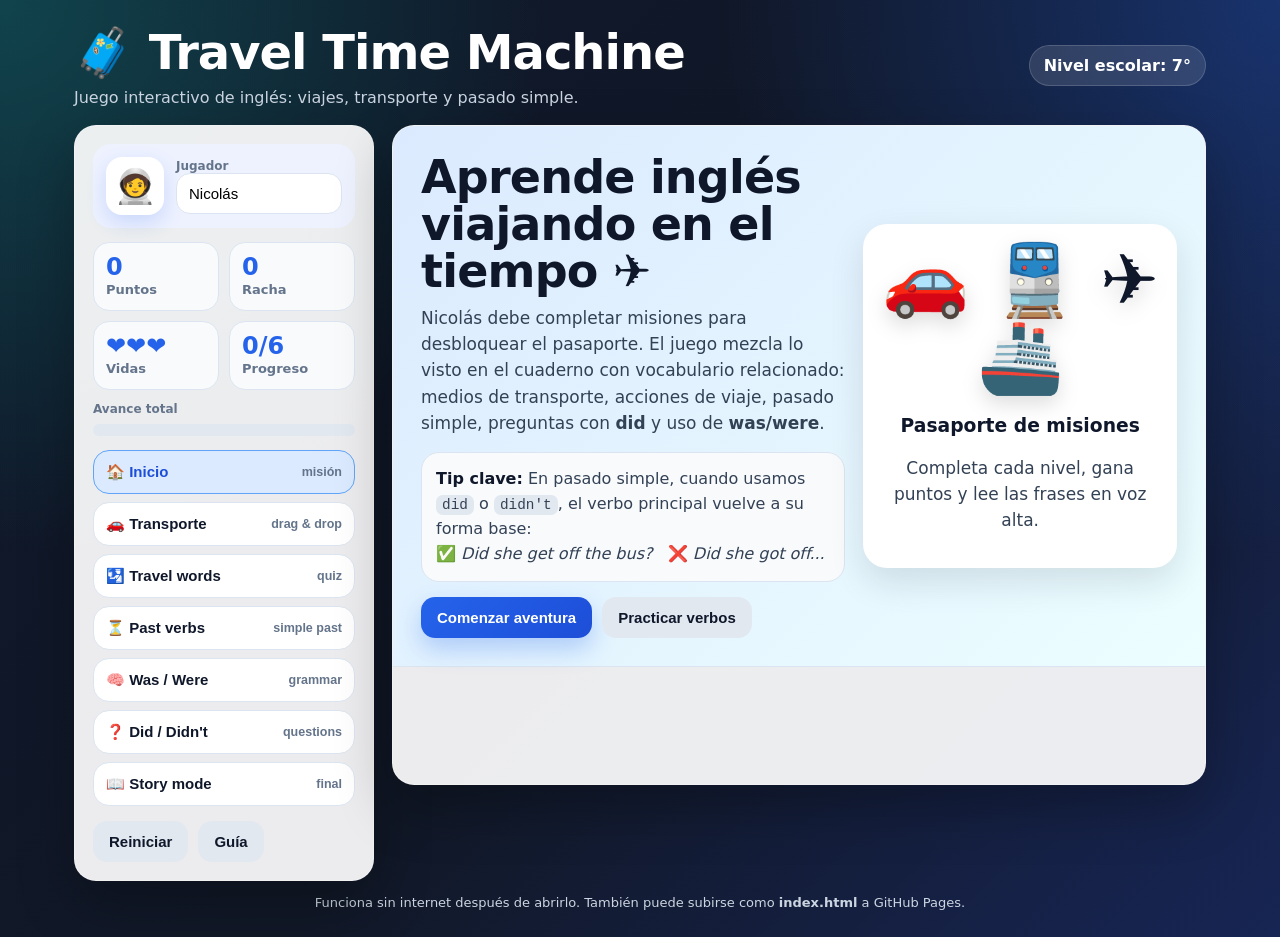
==== games/travel-time-machine-1/index.html @ e9cb0799 "Add files via upload" ====
<!DOCTYPE html>
<html lang="es">
<head>
  <meta charset="UTF-8" />
  <meta name="viewport" content="width=device-width, initial-scale=1.0" />
  <title>Travel Time Machine - English Game</title>
  <style>
    :root{
      --bg:#0f172a;
      --panel:#111827;
      --card:#ffffff;
      --ink:#0f172a;
      --muted:#64748b;
      --brand:#2563eb;
      --brand2:#14b8a6;
      --good:#16a34a;
      --bad:#dc2626;
      --warn:#f59e0b;
      --soft:#eef2ff;
      --soft2:#ecfeff;
      --line:#dbe4f0;
      --shadow: 0 22px 55px rgba(0,0,0,.28);
      --radius:22px;
    }
    *{box-sizing:border-box}
    body{
      margin:0;
      font-family: system-ui, -apple-system, BlinkMacSystemFont, "Segoe UI", sans-serif;
      background:
        radial-gradient(circle at top left, rgba(20,184,166,.28), transparent 35%),
        radial-gradient(circle at top right, rgba(37,99,235,.35), transparent 35%),
        linear-gradient(135deg,#0f172a,#111827 55%,#172554);
      color:white;
      min-height:100vh;
    }
    .app{max-width:1180px;margin:0 auto;padding:24px;}
    header{
      display:flex;align-items:center;justify-content:space-between;gap:16px;margin-bottom:18px;
    }
    .title h1{margin:0;font-size:clamp(28px,5vw,48px);letter-spacing:-1px;}
    .title p{margin:7px 0 0;color:#cbd5e1;font-size:16px;}
    .badge{
      background:rgba(255,255,255,.12);border:1px solid rgba(255,255,255,.16);
      padding:10px 14px;border-radius:999px;font-weight:800;white-space:nowrap;
    }
    .grid{display:grid;grid-template-columns: 300px 1fr;gap:18px;align-items:start;}
    @media(max-width:900px){.grid{grid-template-columns:1fr}.side{order:2}.main{order:1}header{align-items:flex-start;flex-direction:column}}
    .panel{
      background:rgba(255,255,255,.92);color:var(--ink);border-radius:var(--radius);box-shadow:var(--shadow);overflow:hidden;
      border:1px solid rgba(255,255,255,.25);
    }
    .side{padding:18px;position:sticky;top:16px;}
    @media(max-width:900px){.side{position:static}}
    .studentBox{display:flex;gap:12px;align-items:center;background:var(--soft);border-radius:18px;padding:13px;margin-bottom:14px;}
    .avatar{font-size:34px;background:white;border-radius:16px;width:58px;height:58px;display:grid;place-items:center;box-shadow:0 8px 20px rgba(37,99,235,.18)}
    input[type="text"]{width:100%;border:1px solid var(--line);border-radius:14px;padding:11px 12px;font-size:15px;outline:none;}
    input[type="text"]:focus{border-color:var(--brand);box-shadow:0 0 0 4px rgba(37,99,235,.12)}
    .stats{display:grid;grid-template-columns:1fr 1fr;gap:10px;margin:12px 0;}
    .stat{background:#f8fafc;border:1px solid var(--line);border-radius:16px;padding:12px;}
    .stat strong{display:block;font-size:24px;line-height:1;color:var(--brand)}
    .stat span{color:var(--muted);font-size:13px;font-weight:700}
    .progressOuter{height:12px;background:#e2e8f0;border-radius:999px;overflow:hidden;margin:8px 0 14px;}
    .progressInner{height:100%;width:0;background:linear-gradient(90deg,var(--brand),var(--brand2));transition:.35s ease;border-radius:999px;}
    .levelBtn{
      width:100%;text-align:left;border:1px solid var(--line);background:white;color:var(--ink);border-radius:16px;padding:12px;margin:8px 0;cursor:pointer;font-weight:800;display:flex;justify-content:space-between;gap:8px;align-items:center;
      transition:.2s ease;
    }
    .levelBtn:hover{transform:translateY(-1px);box-shadow:0 10px 22px rgba(15,23,42,.1)}
    .levelBtn.active{background:#dbeafe;border-color:#60a5fa;color:#1d4ed8;}
    .levelBtn small{color:var(--muted);font-weight:700}
    .main{padding:0;min-height:660px;position:relative;}
    .screen{padding:26px;}
    .hero{
      display:grid;grid-template-columns:1.15fr .85fr;gap:18px;align-items:center;
      background:linear-gradient(135deg,#dbeafe,#ecfeff);border-bottom:1px solid var(--line);
      padding:28px;
    }
    @media(max-width:800px){.hero{grid-template-columns:1fr}}
    .hero h2{font-size:clamp(28px,4vw,46px);line-height:1.02;margin:0 0 10px;letter-spacing:-.8px;}
    .hero p{font-size:17px;color:#334155;line-height:1.55;margin:0 0 16px;}
    .heroArt{background:white;border-radius:24px;padding:18px;box-shadow:0 14px 35px rgba(15,23,42,.12);min-height:230px;display:grid;place-items:center;text-align:center;}
    .bigEmoji{font-size:70px;line-height:1.1;filter:drop-shadow(0 8px 10px rgba(0,0,0,.13))}
    .btnRow{display:flex;flex-wrap:wrap;gap:10px;margin-top:15px;}
    button{
      border:none;border-radius:14px;padding:12px 16px;font-weight:900;cursor:pointer;font-size:15px;transition:.18s ease;
    }
    button:hover{transform:translateY(-1px)}
    button:disabled{opacity:.55;cursor:not-allowed;transform:none}
    .primary{background:linear-gradient(135deg,var(--brand),#1d4ed8);color:white;box-shadow:0 11px 25px rgba(37,99,235,.28)}
    .secondary{background:#e2e8f0;color:#0f172a;}
    .success{background:var(--good);color:white}.danger{background:var(--bad);color:white}.warning{background:var(--warn);color:white}
    .questionCard{background:white;border:1px solid var(--line);border-radius:24px;padding:22px;box-shadow:0 12px 30px rgba(15,23,42,.08)}
    .questionTop{display:flex;align-items:center;justify-content:space-between;gap:14px;margin-bottom:14px;}
    .pill{display:inline-flex;align-items:center;gap:7px;background:#eff6ff;color:#1d4ed8;border:1px solid #bfdbfe;border-radius:999px;padding:8px 12px;font-weight:900;font-size:13px;}
    .q{font-size:clamp(22px,3.2vw,34px);line-height:1.16;margin:8px 0 6px;font-weight:950;letter-spacing:-.5px;}
    .hint{color:var(--muted);font-size:15px;margin-bottom:16px;line-height:1.45;}
    .options{display:grid;gap:12px;margin:18px 0;}
    .option{
      width:100%;text-align:left;background:#f8fafc;border:2px solid var(--line);border-radius:18px;padding:15px 16px;cursor:pointer;font-weight:850;font-size:18px;color:#0f172a;
      display:flex;justify-content:space-between;align-items:center;gap:10px;
    }
    .option:hover{background:#eef6ff;border-color:#93c5fd;}
    .option.correct{background:#dcfce7;border-color:#22c55e;color:#14532d;}
    .option.wrong{background:#fee2e2;border-color:#ef4444;color:#7f1d1d;}
    .feedback{border-radius:18px;padding:14px 16px;margin:14px 0;font-weight:800;line-height:1.45;display:none;}
    .feedback.good{display:block;background:#dcfce7;color:#14532d;border:1px solid #86efac;}
    .feedback.bad{display:block;background:#fee2e2;color:#7f1d1d;border:1px solid #fca5a5;}
    .feedback.info{display:block;background:#fffbeb;color:#78350f;border:1px solid #fcd34d;}
    .typingArea{display:flex;gap:10px;align-items:center;flex-wrap:wrap;margin:16px 0;}
    .typingArea input{font-size:18px;min-width:260px;flex:1;}
    .wordBank{display:flex;flex-wrap:wrap;gap:10px;margin:16px 0;}
    .wordChip{
      background:#eff6ff;border:2px solid #bfdbfe;color:#1d4ed8;border-radius:999px;padding:10px 14px;font-weight:900;cursor:pointer;user-select:none;
    }
    .wordChip.used{opacity:.38;text-decoration:line-through;cursor:not-allowed;}
    .sentenceBox{min-height:58px;background:#f8fafc;border:2px dashed #94a3b8;border-radius:18px;padding:12px;display:flex;gap:8px;flex-wrap:wrap;align-items:center;margin:10px 0;}
    .dropZones{display:grid;grid-template-columns:repeat(3,1fr);gap:12px;margin-top:16px;}
    @media(max-width:800px){.dropZones{grid-template-columns:1fr}}
    .zone{background:#f8fafc;border:2px dashed #94a3b8;border-radius:20px;min-height:210px;padding:14px;transition:.2s ease;}
    .zone.dragover{background:#e0f2fe;border-color:#0284c7;}
    .zone h3{margin:0 0 10px;font-size:18px}.zoneList{display:flex;flex-wrap:wrap;gap:8px;min-height:120px;align-content:flex-start;}
    .transportBank{display:flex;flex-wrap:wrap;gap:10px;background:#f1f5f9;border-radius:18px;padding:13px;margin:15px 0;}
    .transportCard{background:white;border:2px solid #dbe4f0;border-radius:16px;padding:11px 13px;font-weight:900;cursor:grab;user-select:none;box-shadow:0 6px 16px rgba(15,23,42,.08)}
    .transportCard:active{cursor:grabbing}.transportCard.selected{outline:4px solid rgba(37,99,235,.22);border-color:#2563eb}
    .mini{font-size:12px;color:var(--muted);font-weight:800;}
    .grammarBox{background:#f8fafc;border:1px solid var(--line);border-radius:18px;padding:14px;margin:14px 0;color:#334155;line-height:1.55;}
    .grammarBox strong{color:#0f172a}
    .storyGrid{display:grid;gap:12px;margin:14px 0;}
    .blankLine{background:#f8fafc;border:1px solid var(--line);border-radius:18px;padding:14px;display:grid;gap:9px;}
    .blankLine label{font-weight:900;color:#334155;}
    .celebration{display:none;position:absolute;inset:0;background:rgba(15,23,42,.55);z-index:5;align-items:center;justify-content:center;padding:20px;}
    .celebration.show{display:flex;}
    .modal{background:white;color:#0f172a;border-radius:26px;max-width:560px;width:100%;padding:26px;text-align:center;box-shadow:var(--shadow);}
    .modal h2{font-size:34px;margin:10px 0}.modal p{color:#475569;line-height:1.55}.stars{font-size:42px;letter-spacing:4px}.kbd{font-family:ui-monospace,SFMono-Regular,Menlo,monospace;background:#e2e8f0;padding:2px 6px;border-radius:7px;font-size:.9em}
    .footerTip{margin-top:12px;color:#cbd5e1;font-size:13px;line-height:1.5;text-align:center;}
    .teacherPanel{background:#fff7ed;border:1px solid #fed7aa;color:#7c2d12;border-radius:18px;padding:14px;margin-top:14px;display:none;}
    .teacherPanel.show{display:block;}
    .table{width:100%;border-collapse:collapse;margin-top:8px;font-size:14px}.table td,.table th{border-bottom:1px solid #fed7aa;padding:8px;text-align:left}.table th{font-weight:950;color:#7c2d12}
  </style>
</head>
<body>
  <div class="app">
    <header>
      <div class="title">
        <h1>🧳 Travel Time Machine</h1>
        <p>Juego interactivo de inglés: viajes, transporte y pasado simple.</p>
      </div>
      <div class="badge">Nivel escolar: 7°</div>
    </header>

    <div class="grid">
      <aside class="panel side">
        <div class="studentBox">
          <div class="avatar">🧑‍🚀</div>
          <div style="flex:1">
            <div class="mini">Jugador</div>
            <input id="studentName" type="text" value="Nicolás" maxlength="18" />
          </div>
        </div>
        <div class="stats">
          <div class="stat"><strong id="score">0</strong><span>Puntos</span></div>
          <div class="stat"><strong id="streak">0</strong><span>Racha</span></div>
          <div class="stat"><strong id="hearts">❤️❤️❤️</strong><span>Vidas</span></div>
          <div class="stat"><strong id="levelNumber">0/6</strong><span>Progreso</span></div>
        </div>
        <div class="mini">Avance total</div>
        <div class="progressOuter"><div id="progress" class="progressInner"></div></div>

        <button class="levelBtn active" data-screen="home">🏠 Inicio <small>misión</small></button>
        <button class="levelBtn" data-level="sort">🚗 Transporte <small>drag & drop</small></button>
        <button class="levelBtn" data-level="vocab">🛂 Travel words <small>quiz</small></button>
        <button class="levelBtn" data-level="verbs">⏳ Past verbs <small>simple past</small></button>
        <button class="levelBtn" data-level="waswere">🧠 Was / Were <small>grammar</small></button>
        <button class="levelBtn" data-level="did">❓ Did / Didn't <small>questions</small></button>
        <button class="levelBtn" data-level="story">📖 Story mode <small>final</small></button>

        <div class="btnRow">
          <button class="secondary" id="resetBtn" title="Reiniciar puntaje">Reiniciar</button>
          <button class="secondary" id="teacherBtn" title="Mostrar guía para el adulto">Guía</button>
        </div>
        <div class="teacherPanel" id="teacherPanel">
          <strong>Guía rápida para el adulto</strong><br>
          Deja que Nicolás responda primero. Si falla, pídele que lea la explicación y repita en voz alta.
          <table class="table">
            <tr><th>Tema</th><th>Objetivo</th></tr>
            <tr><td>Transport</td><td>Land / water / air</td></tr>
            <tr><td>Past simple</td><td>Regular -ed e irregulares</td></tr>
            <tr><td>Did</td><td>Did + subject + base verb?</td></tr>
            <tr><td>Was/Were</td><td>I/he/she/it was; you/we/they were</td></tr>
          </table>
        </div>
      </aside>

      <main class="panel main">
        <section id="homeScreen" class="hero">
          <div>
            <h2>Aprende inglés viajando en el tiempo ✈️</h2>
            <p>
              Nicolás debe completar misiones para desbloquear el pasaporte. El juego mezcla lo visto en el cuaderno con vocabulario relacionado: medios de transporte, acciones de viaje, pasado simple, preguntas con <strong>did</strong> y uso de <strong>was/were</strong>.
            </p>
            <div class="grammarBox">
              <strong>Tip clave:</strong> En pasado simple, cuando usamos <span class="kbd">did</span> o <span class="kbd">didn't</span>, el verbo principal vuelve a su forma base: <br>
              ✅ <em>Did she get off the bus?</em> &nbsp; ❌ <em>Did she got off...</em>
            </div>
            <div class="btnRow">
              <button class="primary" onclick="startLevel('sort')">Comenzar aventura</button>
              <button class="secondary" onclick="startLevel('verbs')">Practicar verbos</button>
            </div>
          </div>
          <div class="heroArt">
            <div>
              <div class="bigEmoji">🚗 🚆 ✈️ 🚢</div>
              <h3>Pasaporte de misiones</h3>
              <p class="hint">Completa cada nivel, gana puntos y lee las frases en voz alta.</p>
            </div>
          </div>
        </section>
        <section id="gameScreen" class="screen" style="display:none"></section>
        <div id="celebration" class="celebration">
          <div class="modal">
            <div class="stars" id="stars">⭐️⭐️⭐️</div>
            <h2 id="modalTitle">¡Misión completada!</h2>
            <p id="modalText">Buen trabajo.</p>
            <div class="btnRow" style="justify-content:center">
              <button class="primary" id="nextLevelBtn">Siguiente misión</button>
              <button class="secondary" onclick="closeCelebration()">Seguir practicando</button>
            </div>
          </div>
        </div>
      </main>
    </div>
    <div class="footerTip">Funciona sin internet después de abrirlo. También puede subirse como <strong>index.html</strong> a GitHub Pages.</div>
  </div>

<script>
const state = {
  score: Number(localStorage.getItem('ttm_score') || 0),
  streak: Number(localStorage.getItem('ttm_streak') || 0),
  hearts: Number(localStorage.getItem('ttm_hearts') || 3),
  completed: JSON.parse(localStorage.getItem('ttm_completed') || '[]'),
  currentLevel: null,
  currentIndex: 0,
  selectedWords: [],
  currentAnswerLocked: false
};

const levelsOrder = ['sort','vocab','verbs','waswere','did','story'];
const levelTitles = {
  sort:'🚗 Mission 1: Transport Sorter',
  vocab:'🛂 Mission 2: Travel Vocabulary',
  verbs:'⏳ Mission 3: Travel Verbs in Past',
  waswere:'🧠 Mission 4: Was / Were',
  did:'❓ Mission 5: Did / Didn\'t',
  story:'📖 Final Mission: Travel Story'
};

const banks = {
  vocab: [
    {type:'choice', prompt:'Where do you wait for a plane?', hint:'Lugar donde salen y llegan los aviones.', options:['airport','station','garage','harbor'], answer:'airport', explain:'Airport = aeropuerto. Example: I was at the airport.'},
    {type:'choice', prompt:'What do you need to travel to another country?', hint:'Documento importante para viajar.', options:['passport','notebook','helmet','chalk'], answer:'passport', explain:'Passport = pasaporte.'},
    {type:'choice', prompt:'A person who travels on a bus, train or plane is a...', hint:'Vocabulario de viajes.', options:['passenger','teacher','driver only','pilot only'], answer:'passenger', explain:'Passenger = pasajero.'},
    {type:'choice', prompt:'Where can you get on a train?', hint:'Lugar para tomar tren.', options:['train station','kitchen','bedroom','library'], answer:'train station', explain:'Train station = estación de tren.'},
    {type:'choice', prompt:'Which word means “vacaciones”?', hint:'Como en el cuaderno: She was on vacation.', options:['vacation','ticket','luggage','tripod'], answer:'vacation', explain:'Vacation = vacaciones.'},
    {type:'choice', prompt:'What do you buy before getting on a bus or plane?', hint:'Papel o código para entrar.', options:['ticket','spoon','eraser','window'], answer:'ticket', explain:'Ticket = boleto / tiquete.'},
    {type:'typing', prompt:'Translate: “equipaje”', hint:'Write the English word.', answers:['luggage','baggage'], explain:'Luggage / baggage = equipaje.'},
    {type:'typing', prompt:'Translate: “viaje”', hint:'Write one English word.', answers:['trip','journey','travel'], explain:'Trip / journey = viaje. Travel puede ser verbo o idea general.'}
  ],
  verbs: [
    {type:'choice', prompt:'Choose the simple past of “travel”.', hint:'Regular verb: add -ed.', options:['traveled','travel','travels','travelling'], answer:'traveled', explain:'Travel → traveled. Example: I traveled to Paris.'},
    {type:'choice', prompt:'Choose the simple past of “visit”.', hint:'Regular verb.', options:['visited','visit','visiting','visits'], answer:'visited', explain:'Visit → visited. Example: She visited her grandma.'},
    {type:'choice', prompt:'Choose the simple past of “check in”.', hint:'Como en el cuaderno.', options:['checked in','check in','checkes in','checking in'], answer:'checked in', explain:'Check in → checked in. Example: We checked in at the airport.'},
    {type:'choice', prompt:'Choose the simple past of “get in”.', hint:'Irregular verb.', options:['got in','getted in','gets in','getting in'], answer:'got in', explain:'Get in → got in. Example: I got in the taxi.'},
    {type:'choice', prompt:'Choose the simple past of “get off”.', hint:'Irregular verb.', options:['got off','getted off','gets off','getting off'], answer:'got off', explain:'Get off → got off. Example: She got off the bus.'},
    {type:'choice', prompt:'Choose the simple past of “take off”.', hint:'Irregular verb.', options:['took off','taked off','take offed','taking off'], answer:'took off', explain:'Take off → took off. Example: The plane took off at 9:00.'},
    {type:'choice', prompt:'Choose the simple past of “land”.', hint:'Regular verb.', options:['landed','land','londed','landing'], answer:'landed', explain:'Land → landed. Example: The plane landed at 3 p.m.'},
    {type:'typing', prompt:'Complete: Yesterday, we ______ trains.', hint:'Verb: change. Use past simple.', answers:['changed'], explain:'Change → changed. Yesterday, we changed trains.'},
    {type:'typing', prompt:'Complete: I ______ the train this morning.', hint:'Verb: miss. Use past simple.', answers:['missed'], explain:'Miss → missed. I missed the train.'},
    {type:'build', prompt:'Build the sentence:', hint:'Ordena las palabras.', words:['We','checked','in','at','the','airport'], answer:'We checked in at the airport', explain:'Past simple regular: checked in.'}
  ],
  waswere: [
    {type:'choice', prompt:'I ____ at the airport yesterday.', hint:'I + was.', options:['was','were','am','are'], answer:'was', explain:'I was = yo estaba / yo fui.'},
    {type:'choice', prompt:'They ____ on the plane.', hint:'They + were.', options:['were','was','is','am'], answer:'were', explain:'They were = ellos estaban / fueron.'},
    {type:'choice', prompt:'She ____ on vacation last week.', hint:'She + was.', options:['was','were','are','be'], answer:'was', explain:'She was on vacation.'},
    {type:'choice', prompt:'We ____ in the hotel.', hint:'We + were.', options:['were','was','is','am'], answer:'were', explain:'We were in the hotel.'},
    {type:'choice', prompt:'Jesus ____ in the class.', hint:'He/name + was.', options:['was','were','are','be'], answer:'was', explain:'A name like Jesus uses he/she → was.'},
    {type:'build', prompt:'Build the question:', hint:'Orden correcto para pregunta con was.', words:['Was','she','on','vacation','?'], answer:'Was she on vacation ?', explain:'Question: Was + subject + complement?'}
  ],
  did: [
    {type:'choice', prompt:'Choose the correct question.', hint:'After DID, use base verb.', options:['Did she get off the bus?','Did she got off the bus?','Did she gets off the bus?','Did she getting off the bus?'], answer:'Did she get off the bus?', explain:'Did + subject + base verb: get, not got.'},
    {type:'choice', prompt:'Choose the correct negative sentence.', hint:'After didn’t, use base verb.', options:['He didn’t watch TV.','He didn’t watched TV.','He doesn’t watched TV.','He wasn’t watch TV.'], answer:'He didn’t watch TV.', explain:'Didn’t + base verb: watch.'},
    {type:'choice', prompt:'Choose the correct answer: Did you visit your grandma?', hint:'Short answer in past simple.', options:['Yes, I did.','Yes, I do.','Yes, I was.','Yes, I visited.'], answer:'Yes, I did.', explain:'Short answer with Did: Yes, I did / No, I didn’t.'},
    {type:'build', prompt:'Build the question:', hint:'Orden: Did + subject + verb + complement?', words:['Did','you','miss','the','train','?'], answer:'Did you miss the train ?', explain:'After Did use miss, not missed.'},
    {type:'build', prompt:'Build the negative sentence:', hint:'Orden: Subject + did not + verb + complement.', words:['I','didn\'t','take','the','bus'], answer:"I didn't take the bus", explain:'Didn’t + base verb: take.'},
    {type:'typing', prompt:'Complete: Did the plane ______ at 3 p.m.?', hint:'Use base verb, not past.', answers:['land'], explain:'With Did, use base verb: Did the plane land...?'}
  ],
  story: [
    {type:'story', prompt:'Complete the travel story in past simple.', hint:'Usa las palabras correctas en pasado. Algunas son regulares y otras irregulares.', blanks:[
      {label:'1. Yesterday, Nicolás ______ to the airport.', answers:['traveled','travelled','went'], expected:'traveled'},
      {label:'2. He ______ in at 8:00 a.m.', answers:['checked'], expected:'checked'},
      {label:'3. The plane ______ off at 9:00.', answers:['took'], expected:'took'},
      {label:'4. It ______ at 11:30.', answers:['landed'], expected:'landed'},
      {label:'5. Nicolás ______ very happy.', answers:['was'], expected:'was'}
    ], explain:'Historia completa: Yesterday, Nicolás traveled to the airport. He checked in at 8:00 a.m. The plane took off at 9:00. It landed at 11:30. Nicolás was very happy.'},
    {type:'choice', prompt:'What is the best title for the story?', hint:'Choose the title that matches the story.', options:['Nicolás at the Airport','Nicolás in Math Class','A Dog in the Park','Cooking at Home'], answer:'Nicolás at the Airport', explain:'The story is about a trip and an airport.'},
    {type:'typing', prompt:'Write the past of “buy”.', hint:'Irregular verb from your notebook: buy → bought.', answers:['bought'], explain:'Buy → bought.'},
    {type:'typing', prompt:'Write the past of “write”.', hint:'Irregular verb from your notebook: write → wrote.', answers:['wrote'], explain:'Write → wrote.'}
  ]
};

const transportItems = [
  {name:'🚗 car', cat:'land'}, {name:'🚌 bus', cat:'land'}, {name:'🚆 train', cat:'land'}, {name:'🚲 bike', cat:'land'}, {name:'🏍️ motorcycle', cat:'land'}, {name:'🚕 taxi', cat:'land'},
  {name:'✈️ plane', cat:'air'}, {name:'🚁 helicopter', cat:'air'},
  {name:'⛴️ ferry', cat:'water'}, {name:'🚢 ship', cat:'water'}, {name:'⛵ boat', cat:'water'}
];

function save(){
  localStorage.setItem('ttm_score', state.score);
  localStorage.setItem('ttm_streak', state.streak);
  localStorage.setItem('ttm_hearts', state.hearts);
  localStorage.setItem('ttm_completed', JSON.stringify(state.completed));
}
function updateStats(){
  document.getElementById('score').textContent = state.score;
  document.getElementById('streak').textContent = state.streak;
  document.getElementById('hearts').textContent = '❤️'.repeat(Math.max(0,state.hearts)) || '💔';
  document.getElementById('levelNumber').textContent = `${state.completed.length}/6`;
  document.getElementById('progress').style.width = `${Math.min(100, state.completed.length/6*100)}%`;
  save();
}
function setActive(key){
  document.querySelectorAll('.levelBtn').forEach(btn=>{
    btn.classList.remove('active');
    if(btn.dataset.level===key || btn.dataset.screen===key) btn.classList.add('active');
  });
}
function showHome(){
  state.currentLevel = null;
  setActive('home');
  document.getElementById('homeScreen').style.display = 'grid';
  document.getElementById('gameScreen').style.display = 'none';
}
function startLevel(level){
  state.currentLevel = level;
  state.currentIndex = 0;
  state.selectedWords = [];
  state.currentAnswerLocked = false;
  setActive(level);
  document.getElementById('homeScreen').style.display = 'none';
  document.getElementById('gameScreen').style.display = 'block';
  if(level === 'sort') renderSortLevel(); else renderQuestion();
}

function speak(text){
  if(!('speechSynthesis' in window)) return alert('Tu navegador no soporta lectura en voz alta.');
  const msg = new SpeechSynthesisUtterance(text.replace(/[🚗🚌🚆🚲🏍️🚕✈️🚁⛴️🚢⛵]/g,''));
  msg.lang = 'en-US'; msg.rate = .82; msg.pitch = 1;
  speechSynthesis.cancel(); speechSynthesis.speak(msg);
}

function normalize(s){return String(s).trim().toLowerCase().replace(/[.!?]+$/,'').replace(/\s+/g,' ')}
function award(points){
  state.score += points;
  if(points>0) state.streak += 1; else state.streak = 0;
  if(points<=0) state.hearts = Math.max(0, state.hearts-1);
  updateStats();
}
function feedback(kind, html){
  const box = document.getElementById('feedback');
  if(!box) return;
  box.className = `feedback ${kind}`;
  box.innerHTML = html;
}
function completeLevel(level){
  if(!state.completed.includes(level)) state.completed.push(level);
  updateStats();
  const next = levelsOrder[levelsOrder.indexOf(level)+1];
  document.getElementById('modalTitle').textContent = '¡Misión completada!';
  const name = document.getElementById('studentName').value || 'Nicolás';
  document.getElementById('modalText').innerHTML = `<strong>${name}</strong>, ganaste esta misión. Puntos actuales: <strong>${state.score}</strong>.`;
  document.getElementById('stars').textContent = state.hearts >= 3 ? '⭐️⭐️⭐️' : state.hearts === 2 ? '⭐️⭐️' : '⭐️';
  const nextBtn = document.getElementById('nextLevelBtn');
  nextBtn.textContent = next ? 'Siguiente misión' : 'Volver al inicio';
  nextBtn.onclick = () => {closeCelebration(); next ? startLevel(next) : showHome();};
  document.getElementById('celebration').classList.add('show');
}
function closeCelebration(){document.getElementById('celebration').classList.remove('show')}

function questionHeader(level, extra=''){
  return `<div class="questionTop"><span class="pill">${levelTitles[level]}</span><button class="secondary" onclick="speak('${levelTitles[level].replace(/'/g,"\\'")}')">🔊 Listen</button></div>${extra}`;
}

function renderQuestion(){
  state.currentAnswerLocked = false;
  state.selectedWords = [];
  const level = state.currentLevel;
  const bank = banks[level];
  const item = bank[state.currentIndex];
  const total = bank.length;
  const game = document.getElementById('gameScreen');
  game.innerHTML = `
    <div class="questionCard">
      ${questionHeader(level)}
      <div class="mini">Pregunta ${state.currentIndex+1} de ${total}</div>
      <div class="q">${item.prompt}</div>
      <div class="hint">${item.hint || ''}</div>
      ${renderItem(item)}
      <div id="feedback" class="feedback"></div>
      <div class="btnRow">
        <button class="secondary" onclick="renderQuestion()">Repetir</button>
        <button class="primary" id="nextBtn" onclick="nextQuestion()" disabled>Siguiente</button>
        <button class="secondary" onclick="speakCurrent()">🔊 Leer pregunta</button>
      </div>
    </div>
  `;
}
function renderItem(item){
  if(item.type === 'choice'){
    return `<div class="options">${item.options.map(opt=>`<button class="option" onclick="checkChoice(this,'${escapeJS(opt)}')"><span>${opt}</span><span>›</span></button>`).join('')}</div>`;
  }
  if(item.type === 'typing'){
    return `<div class="typingArea"><input id="typingInput" type="text" placeholder="Escribe tu respuesta en inglés..." onkeydown="if(event.key==='Enter') checkTyping()"/><button class="primary" onclick="checkTyping()">Comprobar</button></div>`;
  }
  if(item.type === 'build'){
    return `<div class="sentenceBox" id="sentenceBox"><span class="mini">Haz clic en las palabras para ordenar la frase...</span></div><div class="wordBank">${shuffle([...item.words]).map(w=>`<span class="wordChip" onclick="pickWord(this,'${escapeJS(w)}')">${w}</span>`).join('')}</div><div class="btnRow"><button class="secondary" onclick="clearSentence()">Borrar frase</button><button class="primary" onclick="checkBuild()">Comprobar frase</button></div>`;
  }
  if(item.type === 'story'){
    return `<div class="storyGrid">${item.blanks.map((b,i)=>`<div class="blankLine"><label>${b.label}</label><input id="blank${i}" type="text" placeholder="Respuesta ${i+1}" /></div>`).join('')}</div><button class="primary" onclick="checkStory()">Comprobar historia</button>`;
  }
  return '';
}
function escapeJS(s){return String(s).replace(/\\/g,'\\\\').replace(/'/g,"\\'")}
function shuffle(arr){
  for(let i=arr.length-1;i>0;i--){const j=Math.floor(Math.random()*(i+1));[arr[i],arr[j]]=[arr[j],arr[i]]}
  return arr;
}
function speakCurrent(){
  const level = state.currentLevel;
  const item = banks[level][state.currentIndex];
  speak(item.prompt);
}
function checkChoice(btn,opt){
  if(state.currentAnswerLocked) return;
  const item = banks[state.currentLevel][state.currentIndex];
  const ok = opt === item.answer;
  state.currentAnswerLocked = true;
  document.querySelectorAll('.option').forEach(b=>{
    const text = b.querySelector('span').textContent;
    if(text === item.answer) b.classList.add('correct');
    if(b===btn && !ok) b.classList.add('wrong');
    b.disabled = true;
  });
  if(ok){ award(10); feedback('good', `✅ Correcto. <strong>${item.explain}</strong>`); speak(item.answer); }
  else { award(0); feedback('bad', `❌ Casi. La respuesta correcta es <strong>${item.answer}</strong>. ${item.explain}`); }
  document.getElementById('nextBtn').disabled = false;
}
function checkTyping(){
  if(state.currentAnswerLocked) return;
  const item = banks[state.currentLevel][state.currentIndex];
  const val = normalize(document.getElementById('typingInput').value);
  const ok = item.answers.map(normalize).includes(val);
  state.currentAnswerLocked = true;
  if(ok){ award(12); feedback('good', `✅ Excelente. <strong>${item.explain}</strong>`); speak(val); }
  else { award(0); feedback('bad', `❌ Respuesta esperada: <strong>${item.answers[0]}</strong>. ${item.explain}`); }
  document.getElementById('nextBtn').disabled = false;
}
function pickWord(el,w){
  if(el.classList.contains('used') || state.currentAnswerLocked) return;
  el.classList.add('used');
  const box = document.getElementById('sentenceBox');
  if(state.selectedWords.length === 0) box.innerHTML = '';
  state.selectedWords.push(w);
  const chip = document.createElement('span');
  chip.className = 'wordChip';
  chip.textContent = w;
  box.appendChild(chip);
}
function clearSentence(){
  state.selectedWords = [];
  document.querySelectorAll('.wordChip.used').forEach(x=>x.classList.remove('used'));
  document.getElementById('sentenceBox').innerHTML = '<span class="mini">Haz clic en las palabras para ordenar la frase...</span>';
  feedback('','');
}
function checkBuild(){
  if(state.currentAnswerLocked) return;
  const item = banks[state.currentLevel][state.currentIndex];
  const built = state.selectedWords.join(' ');
  const ok = normalize(built) === normalize(item.answer);
  state.currentAnswerLocked = true;
  if(ok){ award(15); feedback('good', `✅ Perfecto: <strong>${item.answer}</strong>. ${item.explain}`); speak(item.answer); }
  else { award(0); feedback('bad', `❌ Orden correcto: <strong>${item.answer}</strong>. ${item.explain}`); }
  document.getElementById('nextBtn').disabled = false;
}
function checkStory(){
  if(state.currentAnswerLocked) return;
  const item = banks.story[state.currentIndex];
  let correct = 0;
  item.blanks.forEach((b,i)=>{
    const inp = document.getElementById(`blank${i}`);
    const ok = b.answers.map(normalize).includes(normalize(inp.value));
    inp.style.borderColor = ok ? '#22c55e' : '#ef4444';
    inp.style.background = ok ? '#dcfce7' : '#fee2e2';
    if(ok) correct++;
  });
  state.currentAnswerLocked = true;
  const points = correct * 5;
  award(points > 0 ? points : 0);
  if(correct === item.blanks.length){ feedback('good', `✅ Historia perfecta. ${item.explain}`); }
  else { feedback('info', `🟡 Acertaste ${correct}/${item.blanks.length}. Revisa: ${item.explain}`); }
  document.getElementById('nextBtn').disabled = false;
}
function nextQuestion(){
  const bank = banks[state.currentLevel];
  if(state.currentIndex < bank.length-1){ state.currentIndex++; renderQuestion(); }
  else completeLevel(state.currentLevel);
}

function renderSortLevel(){
  state.currentAnswerLocked = false;
  const game = document.getElementById('gameScreen');
  game.innerHTML = `
    <div class="questionCard">
      ${questionHeader('sort')}
      <div class="q">Classify the vehicles</div>
      <div class="hint">Arrastra cada tarjeta o haz clic en una tarjeta y luego en una zona: <strong>Land</strong>, <strong>Water</strong> o <strong>Air</strong>.</div>
      <div class="transportBank" id="transportBank">
        ${shuffle([...transportItems]).map((it,idx)=>`<div class="transportCard" draggable="true" data-cat="${it.cat}" data-id="${idx}" onclick="selectTransport(this)" ondragstart="dragStart(event)">${it.name}</div>`).join('')}
      </div>
      <div class="dropZones">
        <div class="zone" data-zone="land" onclick="placeSelected(this)" ondragover="dragOver(event)" ondragleave="dragLeave(event)" ondrop="dropCard(event,this)"><h3>🌍 Land</h3><div class="zoneList"></div></div>
        <div class="zone" data-zone="water" onclick="placeSelected(this)" ondragover="dragOver(event)" ondragleave="dragLeave(event)" ondrop="dropCard(event,this)"><h3>🌊 Water</h3><div class="zoneList"></div></div>
        <div class="zone" data-zone="air" onclick="placeSelected(this)" ondragover="dragOver(event)" ondragleave="dragLeave(event)" ondrop="dropCard(event,this)"><h3>☁️ Air</h3><div class="zoneList"></div></div>
      </div>
      <div id="feedback" class="feedback"></div>
      <div class="btnRow">
        <button class="primary" onclick="checkSort()">Comprobar clasificación</button>
        <button class="secondary" onclick="renderSortLevel()">Reiniciar nivel</button>
        <button class="secondary" onclick="speak('Land: car, bus, train, bike, motorcycle. Water: boat, ship, ferry. Air: plane, helicopter.')">🔊 Escuchar categorías</button>
      </div>
    </div>
  `;
}
let selectedCard = null;
function selectTransport(el){
  document.querySelectorAll('.transportCard').forEach(c=>c.classList.remove('selected'));
  selectedCard = el;
  el.classList.add('selected');
}
function placeSelected(zone){
  if(!selectedCard) return;
  zone.querySelector('.zoneList').appendChild(selectedCard);
  selectedCard.classList.remove('selected');
  selectedCard = null;
}
function dragStart(ev){
  ev.dataTransfer.setData('text/plain', ev.target.dataset.id);
  window.dragged = ev.target;
}
function dragOver(ev){ev.preventDefault(); ev.currentTarget.classList.add('dragover')}
function dragLeave(ev){ev.currentTarget.classList.remove('dragover')}
function dropCard(ev,zone){
  ev.preventDefault(); zone.classList.remove('dragover');
  if(window.dragged) zone.querySelector('.zoneList').appendChild(window.dragged);
}
function checkSort(){
  let total=0, correct=0;
  document.querySelectorAll('.zone').forEach(zone=>{
    const z = zone.dataset.zone;
    zone.querySelectorAll('.transportCard').forEach(card=>{
      total++;
      const ok = card.dataset.cat === z;
      card.style.borderColor = ok ? '#22c55e' : '#ef4444';
      card.style.background = ok ? '#dcfce7' : '#fee2e2';
      if(ok) correct++;
    });
  });
  if(total < transportItems.length){ feedback('info', `Faltan ${transportItems.length-total} tarjetas por clasificar.`); return; }
  const points = correct * 3;
  award(points);
  if(correct === transportItems.length){
    feedback('good', `✅ Perfecto. Land: car, bus, train, bike, motorcycle, taxi. Water: boat, ship, ferry. Air: plane, helicopter.`);
    setTimeout(()=>completeLevel('sort'), 700);
  } else {
    feedback('bad', `🟡 Tienes ${correct}/${transportItems.length}. Corrige las tarjetas marcadas en rojo y vuelve a comprobar.`);
  }
}

document.querySelectorAll('.levelBtn').forEach(btn=>{
  btn.addEventListener('click', ()=>{
    if(btn.dataset.screen === 'home') showHome();
    if(btn.dataset.level) startLevel(btn.dataset.level);
  });
});
document.getElementById('resetBtn').addEventListener('click', ()=>{
  if(confirm('¿Reiniciar puntaje, vidas y progreso?')){
    state.score = 0; state.streak = 0; state.hearts = 3; state.completed = [];
    updateStats(); showHome();
  }
});
document.getElementById('teacherBtn').addEventListener('click', ()=>document.getElementById('teacherPanel').classList.toggle('show'));
updateStats();
</script>
</body>
</html>
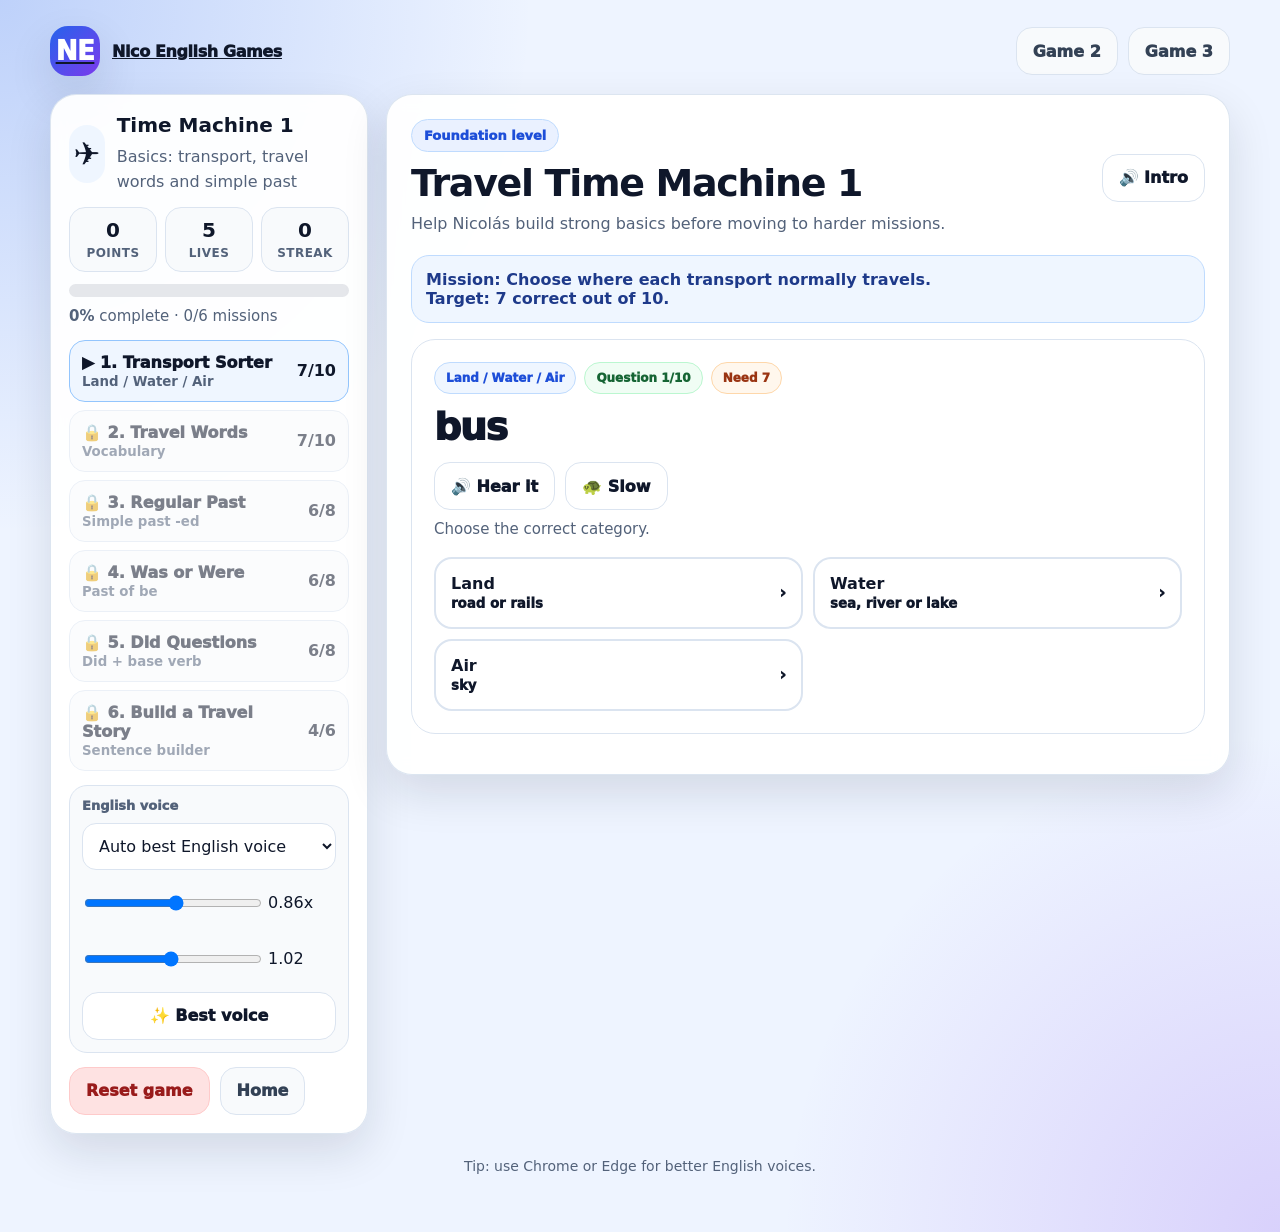
==== commit 842143bc: "Mejoras y actualizaciones" ====
--- a/games/travel-time-machine-1/index.html
+++ b/games/travel-time-machine-1/index.html
@@ -1,603 +1 @@
-<!DOCTYPE html>
-<html lang="es">
-<head>
-  <meta charset="UTF-8" />
-  <meta name="viewport" content="width=device-width, initial-scale=1.0" />
-  <title>Travel Time Machine - English Game</title>
-  <style>
-    :root{
-      --bg:#0f172a;
-      --panel:#111827;
-      --card:#ffffff;
-      --ink:#0f172a;
-      --muted:#64748b;
-      --brand:#2563eb;
-      --brand2:#14b8a6;
-      --good:#16a34a;
-      --bad:#dc2626;
-      --warn:#f59e0b;
-      --soft:#eef2ff;
-      --soft2:#ecfeff;
-      --line:#dbe4f0;
-      --shadow: 0 22px 55px rgba(0,0,0,.28);
-      --radius:22px;
-    }
-    *{box-sizing:border-box}
-    body{
-      margin:0;
-      font-family: system-ui, -apple-system, BlinkMacSystemFont, "Segoe UI", sans-serif;
-      background:
-        radial-gradient(circle at top left, rgba(20,184,166,.28), transparent 35%),
-        radial-gradient(circle at top right, rgba(37,99,235,.35), transparent 35%),
-        linear-gradient(135deg,#0f172a,#111827 55%,#172554);
-      color:white;
-      min-height:100vh;
-    }
-    .app{max-width:1180px;margin:0 auto;padding:24px;}
-    header{
-      display:flex;align-items:center;justify-content:space-between;gap:16px;margin-bottom:18px;
-    }
-    .title h1{margin:0;font-size:clamp(28px,5vw,48px);letter-spacing:-1px;}
-    .title p{margin:7px 0 0;color:#cbd5e1;font-size:16px;}
-    .badge{
-      background:rgba(255,255,255,.12);border:1px solid rgba(255,255,255,.16);
-      padding:10px 14px;border-radius:999px;font-weight:800;white-space:nowrap;
-    }
-    .grid{display:grid;grid-template-columns: 300px 1fr;gap:18px;align-items:start;}
-    @media(max-width:900px){.grid{grid-template-columns:1fr}.side{order:2}.main{order:1}header{align-items:flex-start;flex-direction:column}}
-    .panel{
-      background:rgba(255,255,255,.92);color:var(--ink);border-radius:var(--radius);box-shadow:var(--shadow);overflow:hidden;
-      border:1px solid rgba(255,255,255,.25);
-    }
-    .side{padding:18px;position:sticky;top:16px;}
-    @media(max-width:900px){.side{position:static}}
-    .studentBox{display:flex;gap:12px;align-items:center;background:var(--soft);border-radius:18px;padding:13px;margin-bottom:14px;}
-    .avatar{font-size:34px;background:white;border-radius:16px;width:58px;height:58px;display:grid;place-items:center;box-shadow:0 8px 20px rgba(37,99,235,.18)}
-    input[type="text"]{width:100%;border:1px solid var(--line);border-radius:14px;padding:11px 12px;font-size:15px;outline:none;}
-    input[type="text"]:focus{border-color:var(--brand);box-shadow:0 0 0 4px rgba(37,99,235,.12)}
-    .stats{display:grid;grid-template-columns:1fr 1fr;gap:10px;margin:12px 0;}
-    .stat{background:#f8fafc;border:1px solid var(--line);border-radius:16px;padding:12px;}
-    .stat strong{display:block;font-size:24px;line-height:1;color:var(--brand)}
-    .stat span{color:var(--muted);font-size:13px;font-weight:700}
-    .progressOuter{height:12px;background:#e2e8f0;border-radius:999px;overflow:hidden;margin:8px 0 14px;}
-    .progressInner{height:100%;width:0;background:linear-gradient(90deg,var(--brand),var(--brand2));transition:.35s ease;border-radius:999px;}
-    .levelBtn{
-      width:100%;text-align:left;border:1px solid var(--line);background:white;color:var(--ink);border-radius:16px;padding:12px;margin:8px 0;cursor:pointer;font-weight:800;display:flex;justify-content:space-between;gap:8px;align-items:center;
-      transition:.2s ease;
-    }
-    .levelBtn:hover{transform:translateY(-1px);box-shadow:0 10px 22px rgba(15,23,42,.1)}
-    .levelBtn.active{background:#dbeafe;border-color:#60a5fa;color:#1d4ed8;}
-    .levelBtn small{color:var(--muted);font-weight:700}
-    .main{padding:0;min-height:660px;position:relative;}
-    .screen{padding:26px;}
-    .hero{
-      display:grid;grid-template-columns:1.15fr .85fr;gap:18px;align-items:center;
-      background:linear-gradient(135deg,#dbeafe,#ecfeff);border-bottom:1px solid var(--line);
-      padding:28px;
-    }
-    @media(max-width:800px){.hero{grid-template-columns:1fr}}
-    .hero h2{font-size:clamp(28px,4vw,46px);line-height:1.02;margin:0 0 10px;letter-spacing:-.8px;}
-    .hero p{font-size:17px;color:#334155;line-height:1.55;margin:0 0 16px;}
-    .heroArt{background:white;border-radius:24px;padding:18px;box-shadow:0 14px 35px rgba(15,23,42,.12);min-height:230px;display:grid;place-items:center;text-align:center;}
-    .bigEmoji{font-size:70px;line-height:1.1;filter:drop-shadow(0 8px 10px rgba(0,0,0,.13))}
-    .btnRow{display:flex;flex-wrap:wrap;gap:10px;margin-top:15px;}
-    button{
-      border:none;border-radius:14px;padding:12px 16px;font-weight:900;cursor:pointer;font-size:15px;transition:.18s ease;
-    }
-    button:hover{transform:translateY(-1px)}
-    button:disabled{opacity:.55;cursor:not-allowed;transform:none}
-    .primary{background:linear-gradient(135deg,var(--brand),#1d4ed8);color:white;box-shadow:0 11px 25px rgba(37,99,235,.28)}
-    .secondary{background:#e2e8f0;color:#0f172a;}
-    .success{background:var(--good);color:white}.danger{background:var(--bad);color:white}.warning{background:var(--warn);color:white}
-    .questionCard{background:white;border:1px solid var(--line);border-radius:24px;padding:22px;box-shadow:0 12px 30px rgba(15,23,42,.08)}
-    .questionTop{display:flex;align-items:center;justify-content:space-between;gap:14px;margin-bottom:14px;}
-    .pill{display:inline-flex;align-items:center;gap:7px;background:#eff6ff;color:#1d4ed8;border:1px solid #bfdbfe;border-radius:999px;padding:8px 12px;font-weight:900;font-size:13px;}
-    .q{font-size:clamp(22px,3.2vw,34px);line-height:1.16;margin:8px 0 6px;font-weight:950;letter-spacing:-.5px;}
-    .hint{color:var(--muted);font-size:15px;margin-bottom:16px;line-height:1.45;}
-    .options{display:grid;gap:12px;margin:18px 0;}
-    .option{
-      width:100%;text-align:left;background:#f8fafc;border:2px solid var(--line);border-radius:18px;padding:15px 16px;cursor:pointer;font-weight:850;font-size:18px;color:#0f172a;
-      display:flex;justify-content:space-between;align-items:center;gap:10px;
-    }
-    .option:hover{background:#eef6ff;border-color:#93c5fd;}
-    .option.correct{background:#dcfce7;border-color:#22c55e;color:#14532d;}
-    .option.wrong{background:#fee2e2;border-color:#ef4444;color:#7f1d1d;}
-    .feedback{border-radius:18px;padding:14px 16px;margin:14px 0;font-weight:800;line-height:1.45;display:none;}
-    .feedback.good{display:block;background:#dcfce7;color:#14532d;border:1px solid #86efac;}
-    .feedback.bad{display:block;background:#fee2e2;color:#7f1d1d;border:1px solid #fca5a5;}
-    .feedback.info{display:block;background:#fffbeb;color:#78350f;border:1px solid #fcd34d;}
-    .typingArea{display:flex;gap:10px;align-items:center;flex-wrap:wrap;margin:16px 0;}
-    .typingArea input{font-size:18px;min-width:260px;flex:1;}
-    .wordBank{display:flex;flex-wrap:wrap;gap:10px;margin:16px 0;}
-    .wordChip{
-      background:#eff6ff;border:2px solid #bfdbfe;color:#1d4ed8;border-radius:999px;padding:10px 14px;font-weight:900;cursor:pointer;user-select:none;
-    }
-    .wordChip.used{opacity:.38;text-decoration:line-through;cursor:not-allowed;}
-    .sentenceBox{min-height:58px;background:#f8fafc;border:2px dashed #94a3b8;border-radius:18px;padding:12px;display:flex;gap:8px;flex-wrap:wrap;align-items:center;margin:10px 0;}
-    .dropZones{display:grid;grid-template-columns:repeat(3,1fr);gap:12px;margin-top:16px;}
-    @media(max-width:800px){.dropZones{grid-template-columns:1fr}}
-    .zone{background:#f8fafc;border:2px dashed #94a3b8;border-radius:20px;min-height:210px;padding:14px;transition:.2s ease;}
-    .zone.dragover{background:#e0f2fe;border-color:#0284c7;}
-    .zone h3{margin:0 0 10px;font-size:18px}.zoneList{display:flex;flex-wrap:wrap;gap:8px;min-height:120px;align-content:flex-start;}
-    .transportBank{display:flex;flex-wrap:wrap;gap:10px;background:#f1f5f9;border-radius:18px;padding:13px;margin:15px 0;}
-    .transportCard{background:white;border:2px solid #dbe4f0;border-radius:16px;padding:11px 13px;font-weight:900;cursor:grab;user-select:none;box-shadow:0 6px 16px rgba(15,23,42,.08)}
-    .transportCard:active{cursor:grabbing}.transportCard.selected{outline:4px solid rgba(37,99,235,.22);border-color:#2563eb}
-    .mini{font-size:12px;color:var(--muted);font-weight:800;}
-    .grammarBox{background:#f8fafc;border:1px solid var(--line);border-radius:18px;padding:14px;margin:14px 0;color:#334155;line-height:1.55;}
-    .grammarBox strong{color:#0f172a}
-    .storyGrid{display:grid;gap:12px;margin:14px 0;}
-    .blankLine{background:#f8fafc;border:1px solid var(--line);border-radius:18px;padding:14px;display:grid;gap:9px;}
-    .blankLine label{font-weight:900;color:#334155;}
-    .celebration{display:none;position:absolute;inset:0;background:rgba(15,23,42,.55);z-index:5;align-items:center;justify-content:center;padding:20px;}
-    .celebration.show{display:flex;}
-    .modal{background:white;color:#0f172a;border-radius:26px;max-width:560px;width:100%;padding:26px;text-align:center;box-shadow:var(--shadow);}
-    .modal h2{font-size:34px;margin:10px 0}.modal p{color:#475569;line-height:1.55}.stars{font-size:42px;letter-spacing:4px}.kbd{font-family:ui-monospace,SFMono-Regular,Menlo,monospace;background:#e2e8f0;padding:2px 6px;border-radius:7px;font-size:.9em}
-    .footerTip{margin-top:12px;color:#cbd5e1;font-size:13px;line-height:1.5;text-align:center;}
-    .teacherPanel{background:#fff7ed;border:1px solid #fed7aa;color:#7c2d12;border-radius:18px;padding:14px;margin-top:14px;display:none;}
-    .teacherPanel.show{display:block;}
-    .table{width:100%;border-collapse:collapse;margin-top:8px;font-size:14px}.table td,.table th{border-bottom:1px solid #fed7aa;padding:8px;text-align:left}.table th{font-weight:950;color:#7c2d12}
-  </style>
-</head>
-<body>
-  <div class="app">
-    <header>
-      <div class="title">
-        <h1>🧳 Travel Time Machine</h1>
-        <p>Juego interactivo de inglés: viajes, transporte y pasado simple.</p>
-      </div>
-      <div class="badge">Nivel escolar: 7°</div>
-    </header>
-
-    <div class="grid">
-      <aside class="panel side">
-        <div class="studentBox">
-          <div class="avatar">🧑‍🚀</div>
-          <div style="flex:1">
-            <div class="mini">Jugador</div>
-            <input id="studentName" type="text" value="Nicolás" maxlength="18" />
-          </div>
-        </div>
-        <div class="stats">
-          <div class="stat"><strong id="score">0</strong><span>Puntos</span></div>
-          <div class="stat"><strong id="streak">0</strong><span>Racha</span></div>
-          <div class="stat"><strong id="hearts">❤️❤️❤️</strong><span>Vidas</span></div>
-          <div class="stat"><strong id="levelNumber">0/6</strong><span>Progreso</span></div>
-        </div>
-        <div class="mini">Avance total</div>
-        <div class="progressOuter"><div id="progress" class="progressInner"></div></div>
-
-        <button class="levelBtn active" data-screen="home">🏠 Inicio <small>misión</small></button>
-        <button class="levelBtn" data-level="sort">🚗 Transporte <small>drag & drop</small></button>
-        <button class="levelBtn" data-level="vocab">🛂 Travel words <small>quiz</small></button>
-        <button class="levelBtn" data-level="verbs">⏳ Past verbs <small>simple past</small></button>
-        <button class="levelBtn" data-level="waswere">🧠 Was / Were <small>grammar</small></button>
-        <button class="levelBtn" data-level="did">❓ Did / Didn't <small>questions</small></button>
-        <button class="levelBtn" data-level="story">📖 Story mode <small>final</small></button>
-
-        <div class="btnRow">
-          <button class="secondary" id="resetBtn" title="Reiniciar puntaje">Reiniciar</button>
-          <button class="secondary" id="teacherBtn" title="Mostrar guía para el adulto">Guía</button>
-        </div>
-        <div class="teacherPanel" id="teacherPanel">
-          <strong>Guía rápida para el adulto</strong><br>
-          Deja que Nicolás responda primero. Si falla, pídele que lea la explicación y repita en voz alta.
-          <table class="table">
-            <tr><th>Tema</th><th>Objetivo</th></tr>
-            <tr><td>Transport</td><td>Land / water / air</td></tr>
-            <tr><td>Past simple</td><td>Regular -ed e irregulares</td></tr>
-            <tr><td>Did</td><td>Did + subject + base verb?</td></tr>
-            <tr><td>Was/Were</td><td>I/he/she/it was; you/we/they were</td></tr>
-          </table>
-        </div>
-      </aside>
-
-      <main class="panel main">
-        <section id="homeScreen" class="hero">
-          <div>
-            <h2>Aprende inglés viajando en el tiempo ✈️</h2>
-            <p>
-              Nicolás debe completar misiones para desbloquear el pasaporte. El juego mezcla lo visto en el cuaderno con vocabulario relacionado: medios de transporte, acciones de viaje, pasado simple, preguntas con <strong>did</strong> y uso de <strong>was/were</strong>.
-            </p>
-            <div class="grammarBox">
-              <strong>Tip clave:</strong> En pasado simple, cuando usamos <span class="kbd">did</span> o <span class="kbd">didn't</span>, el verbo principal vuelve a su forma base: <br>
-              ✅ <em>Did she get off the bus?</em> &nbsp; ❌ <em>Did she got off...</em>
-            </div>
-            <div class="btnRow">
-              <button class="primary" onclick="startLevel('sort')">Comenzar aventura</button>
-              <button class="secondary" onclick="startLevel('verbs')">Practicar verbos</button>
-            </div>
-          </div>
-          <div class="heroArt">
-            <div>
-              <div class="bigEmoji">🚗 🚆 ✈️ 🚢</div>
-              <h3>Pasaporte de misiones</h3>
-              <p class="hint">Completa cada nivel, gana puntos y lee las frases en voz alta.</p>
-            </div>
-          </div>
-        </section>
-        <section id="gameScreen" class="screen" style="display:none"></section>
-        <div id="celebration" class="celebration">
-          <div class="modal">
-            <div class="stars" id="stars">⭐️⭐️⭐️</div>
-            <h2 id="modalTitle">¡Misión completada!</h2>
-            <p id="modalText">Buen trabajo.</p>
-            <div class="btnRow" style="justify-content:center">
-              <button class="primary" id="nextLevelBtn">Siguiente misión</button>
-              <button class="secondary" onclick="closeCelebration()">Seguir practicando</button>
-            </div>
-          </div>
-        </div>
-      </main>
-    </div>
-    <div class="footerTip">Funciona sin internet después de abrirlo. También puede subirse como <strong>index.html</strong> a GitHub Pages.</div>
-  </div>
-
-<script>
-const state = {
-  score: Number(localStorage.getItem('ttm_score') || 0),
-  streak: Number(localStorage.getItem('ttm_streak') || 0),
-  hearts: Number(localStorage.getItem('ttm_hearts') || 3),
-  completed: JSON.parse(localStorage.getItem('ttm_completed') || '[]'),
-  currentLevel: null,
-  currentIndex: 0,
-  selectedWords: [],
-  currentAnswerLocked: false
-};
-
-const levelsOrder = ['sort','vocab','verbs','waswere','did','story'];
-const levelTitles = {
-  sort:'🚗 Mission 1: Transport Sorter',
-  vocab:'🛂 Mission 2: Travel Vocabulary',
-  verbs:'⏳ Mission 3: Travel Verbs in Past',
-  waswere:'🧠 Mission 4: Was / Were',
-  did:'❓ Mission 5: Did / Didn\'t',
-  story:'📖 Final Mission: Travel Story'
-};
-
-const banks = {
-  vocab: [
-    {type:'choice', prompt:'Where do you wait for a plane?', hint:'Lugar donde salen y llegan los aviones.', options:['airport','station','garage','harbor'], answer:'airport', explain:'Airport = aeropuerto. Example: I was at the airport.'},
-    {type:'choice', prompt:'What do you need to travel to another country?', hint:'Documento importante para viajar.', options:['passport','notebook','helmet','chalk'], answer:'passport', explain:'Passport = pasaporte.'},
-    {type:'choice', prompt:'A person who travels on a bus, train or plane is a...', hint:'Vocabulario de viajes.', options:['passenger','teacher','driver only','pilot only'], answer:'passenger', explain:'Passenger = pasajero.'},
-    {type:'choice', prompt:'Where can you get on a train?', hint:'Lugar para tomar tren.', options:['train station','kitchen','bedroom','library'], answer:'train station', explain:'Train station = estación de tren.'},
-    {type:'choice', prompt:'Which word means “vacaciones”?', hint:'Como en el cuaderno: She was on vacation.', options:['vacation','ticket','luggage','tripod'], answer:'vacation', explain:'Vacation = vacaciones.'},
-    {type:'choice', prompt:'What do you buy before getting on a bus or plane?', hint:'Papel o código para entrar.', options:['ticket','spoon','eraser','window'], answer:'ticket', explain:'Ticket = boleto / tiquete.'},
-    {type:'typing', prompt:'Translate: “equipaje”', hint:'Write the English word.', answers:['luggage','baggage'], explain:'Luggage / baggage = equipaje.'},
-    {type:'typing', prompt:'Translate: “viaje”', hint:'Write one English word.', answers:['trip','journey','travel'], explain:'Trip / journey = viaje. Travel puede ser verbo o idea general.'}
-  ],
-  verbs: [
-    {type:'choice', prompt:'Choose the simple past of “travel”.', hint:'Regular verb: add -ed.', options:['traveled','travel','travels','travelling'], answer:'traveled', explain:'Travel → traveled. Example: I traveled to Paris.'},
-    {type:'choice', prompt:'Choose the simple past of “visit”.', hint:'Regular verb.', options:['visited','visit','visiting','visits'], answer:'visited', explain:'Visit → visited. Example: She visited her grandma.'},
-    {type:'choice', prompt:'Choose the simple past of “check in”.', hint:'Como en el cuaderno.', options:['checked in','check in','checkes in','checking in'], answer:'checked in', explain:'Check in → checked in. Example: We checked in at the airport.'},
-    {type:'choice', prompt:'Choose the simple past of “get in”.', hint:'Irregular verb.', options:['got in','getted in','gets in','getting in'], answer:'got in', explain:'Get in → got in. Example: I got in the taxi.'},
-    {type:'choice', prompt:'Choose the simple past of “get off”.', hint:'Irregular verb.', options:['got off','getted off','gets off','getting off'], answer:'got off', explain:'Get off → got off. Example: She got off the bus.'},
-    {type:'choice', prompt:'Choose the simple past of “take off”.', hint:'Irregular verb.', options:['took off','taked off','take offed','taking off'], answer:'took off', explain:'Take off → took off. Example: The plane took off at 9:00.'},
-    {type:'choice', prompt:'Choose the simple past of “land”.', hint:'Regular verb.', options:['landed','land','londed','landing'], answer:'landed', explain:'Land → landed. Example: The plane landed at 3 p.m.'},
-    {type:'typing', prompt:'Complete: Yesterday, we ______ trains.', hint:'Verb: change. Use past simple.', answers:['changed'], explain:'Change → changed. Yesterday, we changed trains.'},
-    {type:'typing', prompt:'Complete: I ______ the train this morning.', hint:'Verb: miss. Use past simple.', answers:['missed'], explain:'Miss → missed. I missed the train.'},
-    {type:'build', prompt:'Build the sentence:', hint:'Ordena las palabras.', words:['We','checked','in','at','the','airport'], answer:'We checked in at the airport', explain:'Past simple regular: checked in.'}
-  ],
-  waswere: [
-    {type:'choice', prompt:'I ____ at the airport yesterday.', hint:'I + was.', options:['was','were','am','are'], answer:'was', explain:'I was = yo estaba / yo fui.'},
-    {type:'choice', prompt:'They ____ on the plane.', hint:'They + were.', options:['were','was','is','am'], answer:'were', explain:'They were = ellos estaban / fueron.'},
-    {type:'choice', prompt:'She ____ on vacation last week.', hint:'She + was.', options:['was','were','are','be'], answer:'was', explain:'She was on vacation.'},
-    {type:'choice', prompt:'We ____ in the hotel.', hint:'We + were.', options:['were','was','is','am'], answer:'were', explain:'We were in the hotel.'},
-    {type:'choice', prompt:'Jesus ____ in the class.', hint:'He/name + was.', options:['was','were','are','be'], answer:'was', explain:'A name like Jesus uses he/she → was.'},
-    {type:'build', prompt:'Build the question:', hint:'Orden correcto para pregunta con was.', words:['Was','she','on','vacation','?'], answer:'Was she on vacation ?', explain:'Question: Was + subject + complement?'}
-  ],
-  did: [
-    {type:'choice', prompt:'Choose the correct question.', hint:'After DID, use base verb.', options:['Did she get off the bus?','Did she got off the bus?','Did she gets off the bus?','Did she getting off the bus?'], answer:'Did she get off the bus?', explain:'Did + subject + base verb: get, not got.'},
-    {type:'choice', prompt:'Choose the correct negative sentence.', hint:'After didn’t, use base verb.', options:['He didn’t watch TV.','He didn’t watched TV.','He doesn’t watched TV.','He wasn’t watch TV.'], answer:'He didn’t watch TV.', explain:'Didn’t + base verb: watch.'},
-    {type:'choice', prompt:'Choose the correct answer: Did you visit your grandma?', hint:'Short answer in past simple.', options:['Yes, I did.','Yes, I do.','Yes, I was.','Yes, I visited.'], answer:'Yes, I did.', explain:'Short answer with Did: Yes, I did / No, I didn’t.'},
-    {type:'build', prompt:'Build the question:', hint:'Orden: Did + subject + verb + complement?', words:['Did','you','miss','the','train','?'], answer:'Did you miss the train ?', explain:'After Did use miss, not missed.'},
-    {type:'build', prompt:'Build the negative sentence:', hint:'Orden: Subject + did not + verb + complement.', words:['I','didn\'t','take','the','bus'], answer:"I didn't take the bus", explain:'Didn’t + base verb: take.'},
-    {type:'typing', prompt:'Complete: Did the plane ______ at 3 p.m.?', hint:'Use base verb, not past.', answers:['land'], explain:'With Did, use base verb: Did the plane land...?'}
-  ],
-  story: [
-    {type:'story', prompt:'Complete the travel story in past simple.', hint:'Usa las palabras correctas en pasado. Algunas son regulares y otras irregulares.', blanks:[
-      {label:'1. Yesterday, Nicolás ______ to the airport.', answers:['traveled','travelled','went'], expected:'traveled'},
-      {label:'2. He ______ in at 8:00 a.m.', answers:['checked'], expected:'checked'},
-      {label:'3. The plane ______ off at 9:00.', answers:['took'], expected:'took'},
-      {label:'4. It ______ at 11:30.', answers:['landed'], expected:'landed'},
-      {label:'5. Nicolás ______ very happy.', answers:['was'], expected:'was'}
-    ], explain:'Historia completa: Yesterday, Nicolás traveled to the airport. He checked in at 8:00 a.m. The plane took off at 9:00. It landed at 11:30. Nicolás was very happy.'},
-    {type:'choice', prompt:'What is the best title for the story?', hint:'Choose the title that matches the story.', options:['Nicolás at the Airport','Nicolás in Math Class','A Dog in the Park','Cooking at Home'], answer:'Nicolás at the Airport', explain:'The story is about a trip and an airport.'},
-    {type:'typing', prompt:'Write the past of “buy”.', hint:'Irregular verb from your notebook: buy → bought.', answers:['bought'], explain:'Buy → bought.'},
-    {type:'typing', prompt:'Write the past of “write”.', hint:'Irregular verb from your notebook: write → wrote.', answers:['wrote'], explain:'Write → wrote.'}
-  ]
-};
-
-const transportItems = [
-  {name:'🚗 car', cat:'land'}, {name:'🚌 bus', cat:'land'}, {name:'🚆 train', cat:'land'}, {name:'🚲 bike', cat:'land'}, {name:'🏍️ motorcycle', cat:'land'}, {name:'🚕 taxi', cat:'land'},
-  {name:'✈️ plane', cat:'air'}, {name:'🚁 helicopter', cat:'air'},
-  {name:'⛴️ ferry', cat:'water'}, {name:'🚢 ship', cat:'water'}, {name:'⛵ boat', cat:'water'}
-];
-
-function save(){
-  localStorage.setItem('ttm_score', state.score);
-  localStorage.setItem('ttm_streak', state.streak);
-  localStorage.setItem('ttm_hearts', state.hearts);
-  localStorage.setItem('ttm_completed', JSON.stringify(state.completed));
-}
-function updateStats(){
-  document.getElementById('score').textContent = state.score;
-  document.getElementById('streak').textContent = state.streak;
-  document.getElementById('hearts').textContent = '❤️'.repeat(Math.max(0,state.hearts)) || '💔';
-  document.getElementById('levelNumber').textContent = `${state.completed.length}/6`;
-  document.getElementById('progress').style.width = `${Math.min(100, state.completed.length/6*100)}%`;
-  save();
-}
-function setActive(key){
-  document.querySelectorAll('.levelBtn').forEach(btn=>{
-    btn.classList.remove('active');
-    if(btn.dataset.level===key || btn.dataset.screen===key) btn.classList.add('active');
-  });
-}
-function showHome(){
-  state.currentLevel = null;
-  setActive('home');
-  document.getElementById('homeScreen').style.display = 'grid';
-  document.getElementById('gameScreen').style.display = 'none';
-}
-function startLevel(level){
-  state.currentLevel = level;
-  state.currentIndex = 0;
-  state.selectedWords = [];
-  state.currentAnswerLocked = false;
-  setActive(level);
-  document.getElementById('homeScreen').style.display = 'none';
-  document.getElementById('gameScreen').style.display = 'block';
-  if(level === 'sort') renderSortLevel(); else renderQuestion();
-}
-
-function speak(text){
-  if(!('speechSynthesis' in window)) return alert('Tu navegador no soporta lectura en voz alta.');
-  const msg = new SpeechSynthesisUtterance(text.replace(/[🚗🚌🚆🚲🏍️🚕✈️🚁⛴️🚢⛵]/g,''));
-  msg.lang = 'en-US'; msg.rate = .82; msg.pitch = 1;
-  speechSynthesis.cancel(); speechSynthesis.speak(msg);
-}
-
-function normalize(s){return String(s).trim().toLowerCase().replace(/[.!?]+$/,'').replace(/\s+/g,' ')}
-function award(points){
-  state.score += points;
-  if(points>0) state.streak += 1; else state.streak = 0;
-  if(points<=0) state.hearts = Math.max(0, state.hearts-1);
-  updateStats();
-}
-function feedback(kind, html){
-  const box = document.getElementById('feedback');
-  if(!box) return;
-  box.className = `feedback ${kind}`;
-  box.innerHTML = html;
-}
-function completeLevel(level){
-  if(!state.completed.includes(level)) state.completed.push(level);
-  updateStats();
-  const next = levelsOrder[levelsOrder.indexOf(level)+1];
-  document.getElementById('modalTitle').textContent = '¡Misión completada!';
-  const name = document.getElementById('studentName').value || 'Nicolás';
-  document.getElementById('modalText').innerHTML = `<strong>${name}</strong>, ganaste esta misión. Puntos actuales: <strong>${state.score}</strong>.`;
-  document.getElementById('stars').textContent = state.hearts >= 3 ? '⭐️⭐️⭐️' : state.hearts === 2 ? '⭐️⭐️' : '⭐️';
-  const nextBtn = document.getElementById('nextLevelBtn');
-  nextBtn.textContent = next ? 'Siguiente misión' : 'Volver al inicio';
-  nextBtn.onclick = () => {closeCelebration(); next ? startLevel(next) : showHome();};
-  document.getElementById('celebration').classList.add('show');
-}
-function closeCelebration(){document.getElementById('celebration').classList.remove('show')}
-
-function questionHeader(level, extra=''){
-  return `<div class="questionTop"><span class="pill">${levelTitles[level]}</span><button class="secondary" onclick="speak('${levelTitles[level].replace(/'/g,"\\'")}')">🔊 Listen</button></div>${extra}`;
-}
-
-function renderQuestion(){
-  state.currentAnswerLocked = false;
-  state.selectedWords = [];
-  const level = state.currentLevel;
-  const bank = banks[level];
-  const item = bank[state.currentIndex];
-  const total = bank.length;
-  const game = document.getElementById('gameScreen');
-  game.innerHTML = `
-    <div class="questionCard">
-      ${questionHeader(level)}
-      <div class="mini">Pregunta ${state.currentIndex+1} de ${total}</div>
-      <div class="q">${item.prompt}</div>
-      <div class="hint">${item.hint || ''}</div>
-      ${renderItem(item)}
-      <div id="feedback" class="feedback"></div>
-      <div class="btnRow">
-        <button class="secondary" onclick="renderQuestion()">Repetir</button>
-        <button class="primary" id="nextBtn" onclick="nextQuestion()" disabled>Siguiente</button>
-        <button class="secondary" onclick="speakCurrent()">🔊 Leer pregunta</button>
-      </div>
-    </div>
-  `;
-}
-function renderItem(item){
-  if(item.type === 'choice'){
-    return `<div class="options">${item.options.map(opt=>`<button class="option" onclick="checkChoice(this,'${escapeJS(opt)}')"><span>${opt}</span><span>›</span></button>`).join('')}</div>`;
-  }
-  if(item.type === 'typing'){
-    return `<div class="typingArea"><input id="typingInput" type="text" placeholder="Escribe tu respuesta en inglés..." onkeydown="if(event.key==='Enter') checkTyping()"/><button class="primary" onclick="checkTyping()">Comprobar</button></div>`;
-  }
-  if(item.type === 'build'){
-    return `<div class="sentenceBox" id="sentenceBox"><span class="mini">Haz clic en las palabras para ordenar la frase...</span></div><div class="wordBank">${shuffle([...item.words]).map(w=>`<span class="wordChip" onclick="pickWord(this,'${escapeJS(w)}')">${w}</span>`).join('')}</div><div class="btnRow"><button class="secondary" onclick="clearSentence()">Borrar frase</button><button class="primary" onclick="checkBuild()">Comprobar frase</button></div>`;
-  }
-  if(item.type === 'story'){
-    return `<div class="storyGrid">${item.blanks.map((b,i)=>`<div class="blankLine"><label>${b.label}</label><input id="blank${i}" type="text" placeholder="Respuesta ${i+1}" /></div>`).join('')}</div><button class="primary" onclick="checkStory()">Comprobar historia</button>`;
-  }
-  return '';
-}
-function escapeJS(s){return String(s).replace(/\\/g,'\\\\').replace(/'/g,"\\'")}
-function shuffle(arr){
-  for(let i=arr.length-1;i>0;i--){const j=Math.floor(Math.random()*(i+1));[arr[i],arr[j]]=[arr[j],arr[i]]}
-  return arr;
-}
-function speakCurrent(){
-  const level = state.currentLevel;
-  const item = banks[level][state.currentIndex];
-  speak(item.prompt);
-}
-function checkChoice(btn,opt){
-  if(state.currentAnswerLocked) return;
-  const item = banks[state.currentLevel][state.currentIndex];
-  const ok = opt === item.answer;
-  state.currentAnswerLocked = true;
-  document.querySelectorAll('.option').forEach(b=>{
-    const text = b.querySelector('span').textContent;
-    if(text === item.answer) b.classList.add('correct');
-    if(b===btn && !ok) b.classList.add('wrong');
-    b.disabled = true;
-  });
-  if(ok){ award(10); feedback('good', `✅ Correcto. <strong>${item.explain}</strong>`); speak(item.answer); }
-  else { award(0); feedback('bad', `❌ Casi. La respuesta correcta es <strong>${item.answer}</strong>. ${item.explain}`); }
-  document.getElementById('nextBtn').disabled = false;
-}
-function checkTyping(){
-  if(state.currentAnswerLocked) return;
-  const item = banks[state.currentLevel][state.currentIndex];
-  const val = normalize(document.getElementById('typingInput').value);
-  const ok = item.answers.map(normalize).includes(val);
-  state.currentAnswerLocked = true;
-  if(ok){ award(12); feedback('good', `✅ Excelente. <strong>${item.explain}</strong>`); speak(val); }
-  else { award(0); feedback('bad', `❌ Respuesta esperada: <strong>${item.answers[0]}</strong>. ${item.explain}`); }
-  document.getElementById('nextBtn').disabled = false;
-}
-function pickWord(el,w){
-  if(el.classList.contains('used') || state.currentAnswerLocked) return;
-  el.classList.add('used');
-  const box = document.getElementById('sentenceBox');
-  if(state.selectedWords.length === 0) box.innerHTML = '';
-  state.selectedWords.push(w);
-  const chip = document.createElement('span');
-  chip.className = 'wordChip';
-  chip.textContent = w;
-  box.appendChild(chip);
-}
-function clearSentence(){
-  state.selectedWords = [];
-  document.querySelectorAll('.wordChip.used').forEach(x=>x.classList.remove('used'));
-  document.getElementById('sentenceBox').innerHTML = '<span class="mini">Haz clic en las palabras para ordenar la frase...</span>';
-  feedback('','');
-}
-function checkBuild(){
-  if(state.currentAnswerLocked) return;
-  const item = banks[state.currentLevel][state.currentIndex];
-  const built = state.selectedWords.join(' ');
-  const ok = normalize(built) === normalize(item.answer);
-  state.currentAnswerLocked = true;
-  if(ok){ award(15); feedback('good', `✅ Perfecto: <strong>${item.answer}</strong>. ${item.explain}`); speak(item.answer); }
-  else { award(0); feedback('bad', `❌ Orden correcto: <strong>${item.answer}</strong>. ${item.explain}`); }
-  document.getElementById('nextBtn').disabled = false;
-}
-function checkStory(){
-  if(state.currentAnswerLocked) return;
-  const item = banks.story[state.currentIndex];
-  let correct = 0;
-  item.blanks.forEach((b,i)=>{
-    const inp = document.getElementById(`blank${i}`);
-    const ok = b.answers.map(normalize).includes(normalize(inp.value));
-    inp.style.borderColor = ok ? '#22c55e' : '#ef4444';
-    inp.style.background = ok ? '#dcfce7' : '#fee2e2';
-    if(ok) correct++;
-  });
-  state.currentAnswerLocked = true;
-  const points = correct * 5;
-  award(points > 0 ? points : 0);
-  if(correct === item.blanks.length){ feedback('good', `✅ Historia perfecta. ${item.explain}`); }
-  else { feedback('info', `🟡 Acertaste ${correct}/${item.blanks.length}. Revisa: ${item.explain}`); }
-  document.getElementById('nextBtn').disabled = false;
-}
-function nextQuestion(){
-  const bank = banks[state.currentLevel];
-  if(state.currentIndex < bank.length-1){ state.currentIndex++; renderQuestion(); }
-  else completeLevel(state.currentLevel);
-}
-
-function renderSortLevel(){
-  state.currentAnswerLocked = false;
-  const game = document.getElementById('gameScreen');
-  game.innerHTML = `
-    <div class="questionCard">
-      ${questionHeader('sort')}
-      <div class="q">Classify the vehicles</div>
-      <div class="hint">Arrastra cada tarjeta o haz clic en una tarjeta y luego en una zona: <strong>Land</strong>, <strong>Water</strong> o <strong>Air</strong>.</div>
-      <div class="transportBank" id="transportBank">
-        ${shuffle([...transportItems]).map((it,idx)=>`<div class="transportCard" draggable="true" data-cat="${it.cat}" data-id="${idx}" onclick="selectTransport(this)" ondragstart="dragStart(event)">${it.name}</div>`).join('')}
-      </div>
-      <div class="dropZones">
-        <div class="zone" data-zone="land" onclick="placeSelected(this)" ondragover="dragOver(event)" ondragleave="dragLeave(event)" ondrop="dropCard(event,this)"><h3>🌍 Land</h3><div class="zoneList"></div></div>
-        <div class="zone" data-zone="water" onclick="placeSelected(this)" ondragover="dragOver(event)" ondragleave="dragLeave(event)" ondrop="dropCard(event,this)"><h3>🌊 Water</h3><div class="zoneList"></div></div>
-        <div class="zone" data-zone="air" onclick="placeSelected(this)" ondragover="dragOver(event)" ondragleave="dragLeave(event)" ondrop="dropCard(event,this)"><h3>☁️ Air</h3><div class="zoneList"></div></div>
-      </div>
-      <div id="feedback" class="feedback"></div>
-      <div class="btnRow">
-        <button class="primary" onclick="checkSort()">Comprobar clasificación</button>
-        <button class="secondary" onclick="renderSortLevel()">Reiniciar nivel</button>
-        <button class="secondary" onclick="speak('Land: car, bus, train, bike, motorcycle. Water: boat, ship, ferry. Air: plane, helicopter.')">🔊 Escuchar categorías</button>
-      </div>
-    </div>
-  `;
-}
-let selectedCard = null;
-function selectTransport(el){
-  document.querySelectorAll('.transportCard').forEach(c=>c.classList.remove('selected'));
-  selectedCard = el;
-  el.classList.add('selected');
-}
-function placeSelected(zone){
-  if(!selectedCard) return;
-  zone.querySelector('.zoneList').appendChild(selectedCard);
-  selectedCard.classList.remove('selected');
-  selectedCard = null;
-}
-function dragStart(ev){
-  ev.dataTransfer.setData('text/plain', ev.target.dataset.id);
-  window.dragged = ev.target;
-}
-function dragOver(ev){ev.preventDefault(); ev.currentTarget.classList.add('dragover')}
-function dragLeave(ev){ev.currentTarget.classList.remove('dragover')}
-function dropCard(ev,zone){
-  ev.preventDefault(); zone.classList.remove('dragover');
-  if(window.dragged) zone.querySelector('.zoneList').appendChild(window.dragged);
-}
-function checkSort(){
-  let total=0, correct=0;
-  document.querySelectorAll('.zone').forEach(zone=>{
-    const z = zone.dataset.zone;
-    zone.querySelectorAll('.transportCard').forEach(card=>{
-      total++;
-      const ok = card.dataset.cat === z;
-      card.style.borderColor = ok ? '#22c55e' : '#ef4444';
-      card.style.background = ok ? '#dcfce7' : '#fee2e2';
-      if(ok) correct++;
-    });
-  });
-  if(total < transportItems.length){ feedback('info', `Faltan ${transportItems.length-total} tarjetas por clasificar.`); return; }
-  const points = correct * 3;
-  award(points);
-  if(correct === transportItems.length){
-    feedback('good', `✅ Perfecto. Land: car, bus, train, bike, motorcycle, taxi. Water: boat, ship, ferry. Air: plane, helicopter.`);
-    setTimeout(()=>completeLevel('sort'), 700);
-  } else {
-    feedback('bad', `🟡 Tienes ${correct}/${transportItems.length}. Corrige las tarjetas marcadas en rojo y vuelve a comprobar.`);
-  }
-}
-
-document.querySelectorAll('.levelBtn').forEach(btn=>{
-  btn.addEventListener('click', ()=>{
-    if(btn.dataset.screen === 'home') showHome();
-    if(btn.dataset.level) startLevel(btn.dataset.level);
-  });
-});
-document.getElementById('resetBtn').addEventListener('click', ()=>{
-  if(confirm('¿Reiniciar puntaje, vidas y progreso?')){
-    state.score = 0; state.streak = 0; state.hearts = 3; state.completed = [];
-    updateStats(); showHome();
-  }
-});
-document.getElementById('teacherBtn').addEventListener('click', ()=>document.getElementById('teacherPanel').classList.toggle('show'));
-updateStats();
-</script>
-</body>
-</html>
+<!doctype html><html lang="en"><head><meta charset="utf-8"><meta name="viewport" content="width=device-width,initial-scale=1,viewport-fit=cover"><meta name="theme-color" content="#2563eb"><title>Travel Time Machine 1 | Nico English Games</title><link rel="stylesheet" href="../../assets/styles.css"></head><body><div class="container"><header class="site-top"><a class="logo" href="../../" aria-label="Back home"><span class="logo-mark">NE</span><span>Nico English Games</span></a><nav class="nav-actions"><a class="ghost" href="../travel-time-machine-2/">Game 2</a><a class="ghost" href="../travel-detective-3/">Game 3</a></nav></header><div id="app"></div><footer class="footer">Tip: use Chrome or Edge for better English voices.</footer></div><script src="data.js"></script><script src="../../assets/game-engine.js"></script></body></html>
--- a/assets/styles.css
+++ b/assets/styles.css
@@ -0,0 +1,11 @@
+:root{
+  --bg:#eef4ff; --paper:#ffffff; --ink:#0f172a; --muted:#53627a; --line:#dbe4f0;
+  --brand:#2563eb; --brand2:#7c3aed; --ok:#16a34a; --bad:#dc2626; --warn:#f59e0b;
+  --soft:#eff6ff; --shadow:0 18px 45px rgba(15,23,42,.12); --radius:26px;
+}
+*{box-sizing:border-box} html{-webkit-text-size-adjust:100%;scroll-behavior:smooth}
+body{margin:0;min-height:100vh;font-family:Inter,ui-sans-serif,system-ui,-apple-system,BlinkMacSystemFont,"Segoe UI",Roboto,Arial,sans-serif;background:radial-gradient(circle at top left,rgba(37,99,235,.24),transparent 30%),radial-gradient(circle at bottom right,rgba(124,58,237,.19),transparent 28%),var(--bg);color:var(--ink)}
+button,input,select,textarea{font:inherit}button{touch-action:manipulation}a{color:inherit}.container{width:min(1180px,calc(100% - 28px));margin:0 auto;padding:18px 0 34px}.site-top{display:flex;align-items:center;justify-content:space-between;gap:14px;margin:8px 0 18px}.logo{display:flex;align-items:center;gap:12px;font-weight:1000;letter-spacing:-.025em}.logo-mark{width:50px;height:50px;border-radius:18px;background:linear-gradient(135deg,var(--brand),var(--brand2));display:grid;place-items:center;color:white;font-size:26px;box-shadow:var(--shadow)}.nav-actions{display:flex;gap:10px;flex-wrap:wrap}.hero{position:relative;overflow:hidden;background:linear-gradient(135deg,#fff,#edf4ff);border:1px solid rgba(219,228,240,.95);box-shadow:var(--shadow);border-radius:32px;padding:34px;display:grid;grid-template-columns:1.15fr .85fr;gap:18px}.hero:after{content:"✈️";position:absolute;right:18px;bottom:-42px;font-size:155px;opacity:.12;transform:rotate(-9deg)}.hero-art{display:grid;place-items:center;z-index:1}.character{font-size:108px;filter:drop-shadow(0 15px 18px rgba(15,23,42,.16))}.kicker{display:inline-flex;align-items:center;gap:8px;background:#eaf1ff;color:#1d4ed8;border:1px solid #bfdbfe;border-radius:999px;font-size:13px;font-weight:950;padding:8px 12px;margin-bottom:12px}h1{font-size:clamp(34px,7vw,64px);line-height:.95;margin:8px 0 14px;letter-spacing:-.055em}h2{font-size:clamp(24px,4.2vw,38px);line-height:1;margin:0 0 10px;letter-spacing:-.035em}h3{font-size:20px;margin:0 0 8px}p{line-height:1.55;color:var(--muted)}.hero p{font-size:18px;max-width:760px;margin:0 0 18px}.btn-row{display:flex;gap:10px;flex-wrap:wrap;align-items:center;margin-top:14px}.btn,.primary,.secondary,.ghost,.danger{border:0;border-radius:16px;min-height:48px;padding:13px 16px;font-weight:950;cursor:pointer;text-decoration:none;display:inline-flex;align-items:center;justify-content:center;gap:8px;transition:.18s transform,.18s box-shadow,.18s background}.btn:hover,.primary:hover,.secondary:hover,.ghost:hover,.danger:hover{transform:translateY(-1px)}.primary,.btn.primary{background:linear-gradient(135deg,var(--brand),var(--brand2));color:white;box-shadow:0 12px 26px rgba(37,99,235,.22)}.secondary{background:#fff;border:1px solid var(--line);color:var(--ink)}.ghost{background:#f8fafc;border:1px solid var(--line);color:#334155}.danger{background:#fee2e2;color:#991b1b;border:1px solid #fecaca}.grid{display:grid;grid-template-columns:318px 1fr;gap:18px;align-items:start}.card,.side-card,.game-shell{background:rgba(255,255,255,.95);backdrop-filter:blur(8px);border:1px solid rgba(219,228,240,.95);border-radius:var(--radius);box-shadow:var(--shadow)}.card{padding:22px}.side-card{padding:18px;position:sticky;top:14px}.game-shell{padding:24px;min-height:560px}.game-header{display:flex;align-items:center;justify-content:space-between;gap:12px;margin-bottom:18px}.game-title{display:flex;gap:12px;align-items:center}.game-icon{font-size:32px;width:58px;height:58px;border-radius:20px;background:var(--soft);display:grid;place-items:center}.stat-grid{display:grid;grid-template-columns:repeat(3,1fr);gap:8px;margin:12px 0}.stat{background:#f8fafc;border:1px solid var(--line);border-radius:16px;padding:10px;text-align:center}.stat b{display:block;font-size:20px;color:var(--ink)}.stat span{font-size:12px;color:var(--muted);font-weight:900;text-transform:uppercase;letter-spacing:.04em}.progress{height:13px;background:#e5e7eb;border-radius:99px;overflow:hidden}.progress>span{display:block;height:100%;width:0;background:linear-gradient(90deg,var(--brand),var(--brand2));border-radius:99px;transition:.25s width}.mission-list{display:grid;gap:8px;margin-top:12px}.mission-btn{width:100%;border:1px solid var(--line);background:#fff;color:var(--ink);border-radius:16px;padding:12px;text-align:left;cursor:pointer;font-weight:950;display:flex;justify-content:space-between;gap:10px;align-items:center;min-height:58px}.mission-btn small{display:block;color:var(--muted);font-weight:800;margin-top:2px}.mission-btn.active{border-color:#93c5fd;background:#eff6ff}.mission-btn.done{border-color:#86efac;background:#f0fdf4}.mission-btn.locked{opacity:.55;cursor:not-allowed;background:#f8fafc}.top-tools{display:flex;gap:8px;flex-wrap:wrap}.voice-panel{display:grid;gap:10px;background:#f8fafc;border:1px solid var(--line);border-radius:18px;padding:12px;margin-top:14px}.voice-panel label{font-size:13px;color:var(--muted);font-weight:950}.voice-panel select,.voice-panel input{width:100%;border:1px solid var(--line);border-radius:14px;padding:12px;background:#fff;color:var(--ink);font-size:16px}.range-wrap{display:grid;grid-template-columns:1fr 68px;gap:8px;align-items:center}.mobile-note{display:none;background:#fffbeb;border:1px solid #fde68a;color:#92400e;border-radius:16px;padding:12px;font-weight:850;margin:12px 0}.q-panel{background:#fff;border:1px solid var(--line);border-radius:24px;padding:22px;margin:16px 0}.mission-meta{display:flex;gap:8px;flex-wrap:wrap;margin-bottom:12px}.pill{display:inline-flex;align-items:center;gap:6px;border-radius:999px;padding:8px 11px;font-size:12px;font-weight:950;background:#eff6ff;color:#1d4ed8;border:1px solid #bfdbfe}.pill.green{background:#f0fdf4;color:#166534;border-color:#bbf7d0}.pill.orange{background:#fff7ed;color:#9a3412;border-color:#fed7aa}.pill.purple{background:#f5f3ff;color:#5b21b6;border-color:#ddd6fe}.question{font-size:clamp(24px,4.8vw,38px);line-height:1.12;font-weight:1000;letter-spacing:-.035em;margin:10px 0 14px}.hint{font-size:15px;margin:8px 0;color:var(--muted)}.options{display:grid;grid-template-columns:repeat(2,minmax(0,1fr));gap:10px;margin-top:15px}.option{border:2px solid var(--line);background:#fff;border-radius:18px;padding:15px;min-height:58px;text-align:left;color:var(--ink);font-weight:950;cursor:pointer;display:flex;align-items:center;justify-content:space-between;gap:10px}.option:hover{background:#f8fafc}.option.correct{border-color:#22c55e;background:#dcfce7;color:#14532d}.option.wrong{border-color:#ef4444;background:#fee2e2;color:#7f1d1d}.input-line{display:flex;gap:10px;flex-wrap:wrap;margin-top:14px}.input-line input,.input-line textarea{flex:1;min-width:220px;border:2px solid var(--line);border-radius:16px;padding:14px 15px;font-size:18px}.input-line textarea{min-height:120px}.feedback{display:none;margin-top:15px;border-radius:18px;padding:14px;border:1px solid var(--line);font-weight:850}.feedback.show{display:block}.feedback.good{background:#ecfdf5;border-color:#86efac;color:#14532d}.feedback.bad{background:#fff1f2;border-color:#fecdd3;color:#881337}.feedback.info{background:#eff6ff;border-color:#bfdbfe;color:#1e3a8a}.feedback.warn{background:#fffbeb;border-color:#fde68a;color:#92400e}.word-bank,.sentence-bank{display:flex;gap:9px;flex-wrap:wrap;margin:14px 0}.word{border:1px solid #bfdbfe;background:#eff6ff;color:#1d4ed8;border-radius:14px;padding:12px 14px;font-weight:950;cursor:pointer}.sentence-box{min-height:72px;border:2px dashed #93c5fd;background:#f8fbff;border-radius:18px;padding:12px;display:flex;gap:8px;align-items:flex-start;flex-wrap:wrap}.sentence-box .word{background:#fff;border-color:#dbeafe}.dialogue-card,.reading-card{background:linear-gradient(135deg,#f8fafc,#eef4ff);border:1px solid var(--line);border-radius:20px;padding:16px}.dialogue-line{padding:8px 0;border-bottom:1px dashed #cbd5e1}.dialogue-line:last-child{border-bottom:0}.result-panel{text-align:center;padding:22px}.big-emoji{font-size:78px;margin-bottom:10px}.coach-card{margin:16px auto 0;max-width:760px;background:#f8fafc;border:1px solid var(--line);border-radius:22px;padding:16px;text-align:left}.cards-grid{display:grid;grid-template-columns:repeat(3,minmax(0,1fr));gap:16px;margin-top:20px}.game-card{padding:22px;background:#fff;border:1px solid var(--line);border-radius:24px;box-shadow:var(--shadow);display:flex;flex-direction:column;gap:8px}.game-card .emoji{font-size:42px}.game-card h3{font-size:24px;margin:0}.tag-row{display:flex;gap:6px;flex-wrap:wrap}.tag{font-size:12px;font-weight:950;background:#eef2ff;color:#3730a3;border:1px solid #c7d2fe;border-radius:999px;padding:6px 9px}.footer{color:var(--muted);font-size:14px;text-align:center;margin:24px 0}.install-box{margin-top:18px;background:#f8fafc;border:1px dashed #94a3b8;border-radius:18px;padding:14px}.keyboard-tip{font-size:13px;color:var(--muted);font-weight:800;margin-top:8px}.answer-note{font-size:13px;opacity:.9;margin-top:8px}button:focus-visible,input:focus-visible,textarea:focus-visible,select:focus-visible,a:focus-visible{outline:4px solid rgba(37,99,235,.22);outline-offset:2px}
+@media(max-width:900px){.container{width:min(100% - 18px,740px);padding:10px 0 24px}.site-top{align-items:flex-start;flex-direction:column}.hero{grid-template-columns:1fr;padding:22px;border-radius:24px}.hero-art{display:none}.grid{grid-template-columns:1fr}.side-card{position:static;order:2}.game-shell{order:1;padding:16px;min-height:auto}.game-header{align-items:flex-start;flex-direction:column}.cards-grid{grid-template-columns:1fr}.options{grid-template-columns:1fr}.input-line{display:grid}.input-line input,.input-line textarea{min-width:0;width:100%;font-size:16px}.primary,.secondary,.ghost,.danger,.btn{width:100%;min-height:52px}.btn-row,.top-tools{display:grid;grid-template-columns:1fr;width:100%}.stat-grid{grid-template-columns:repeat(3,1fr)}.question{font-size:27px}.q-panel{padding:16px}.mobile-note{display:block}.mission-btn{min-height:60px}.logo-mark{width:44px;height:44px}.character{font-size:78px}.voice-panel select{max-width:100%}}
+@media(max-width:420px){.stat b{font-size:18px}.stat span{font-size:10px}.game-icon{width:48px;height:48px}.question{font-size:25px}.hero p{font-size:16px}h1{font-size:38px}.card{padding:16px}.container{width:min(100% - 12px,740px)}.range-wrap{grid-template-columns:1fr 54px}.pill{font-size:11px;padding:7px 9px}}
+@media(prefers-reduced-motion:reduce){*{transition:none!important;scroll-behavior:auto!important}}
